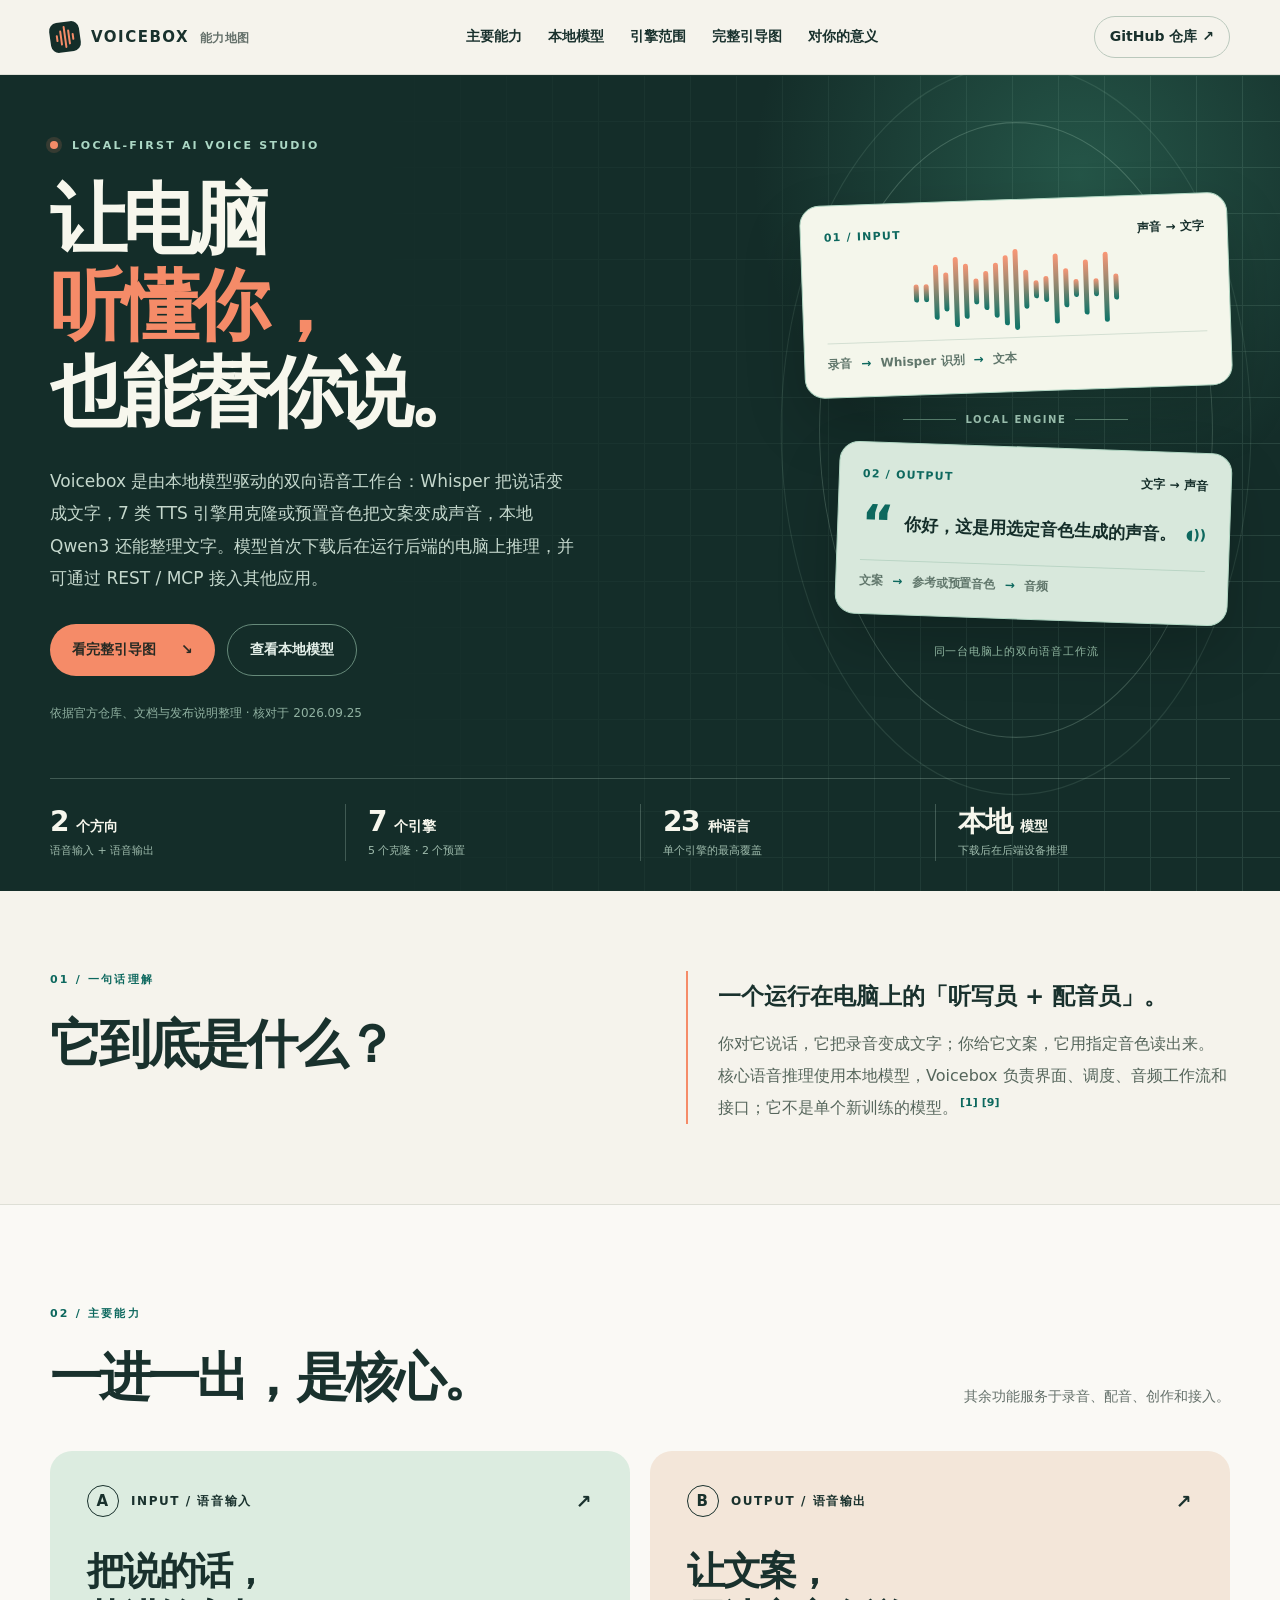
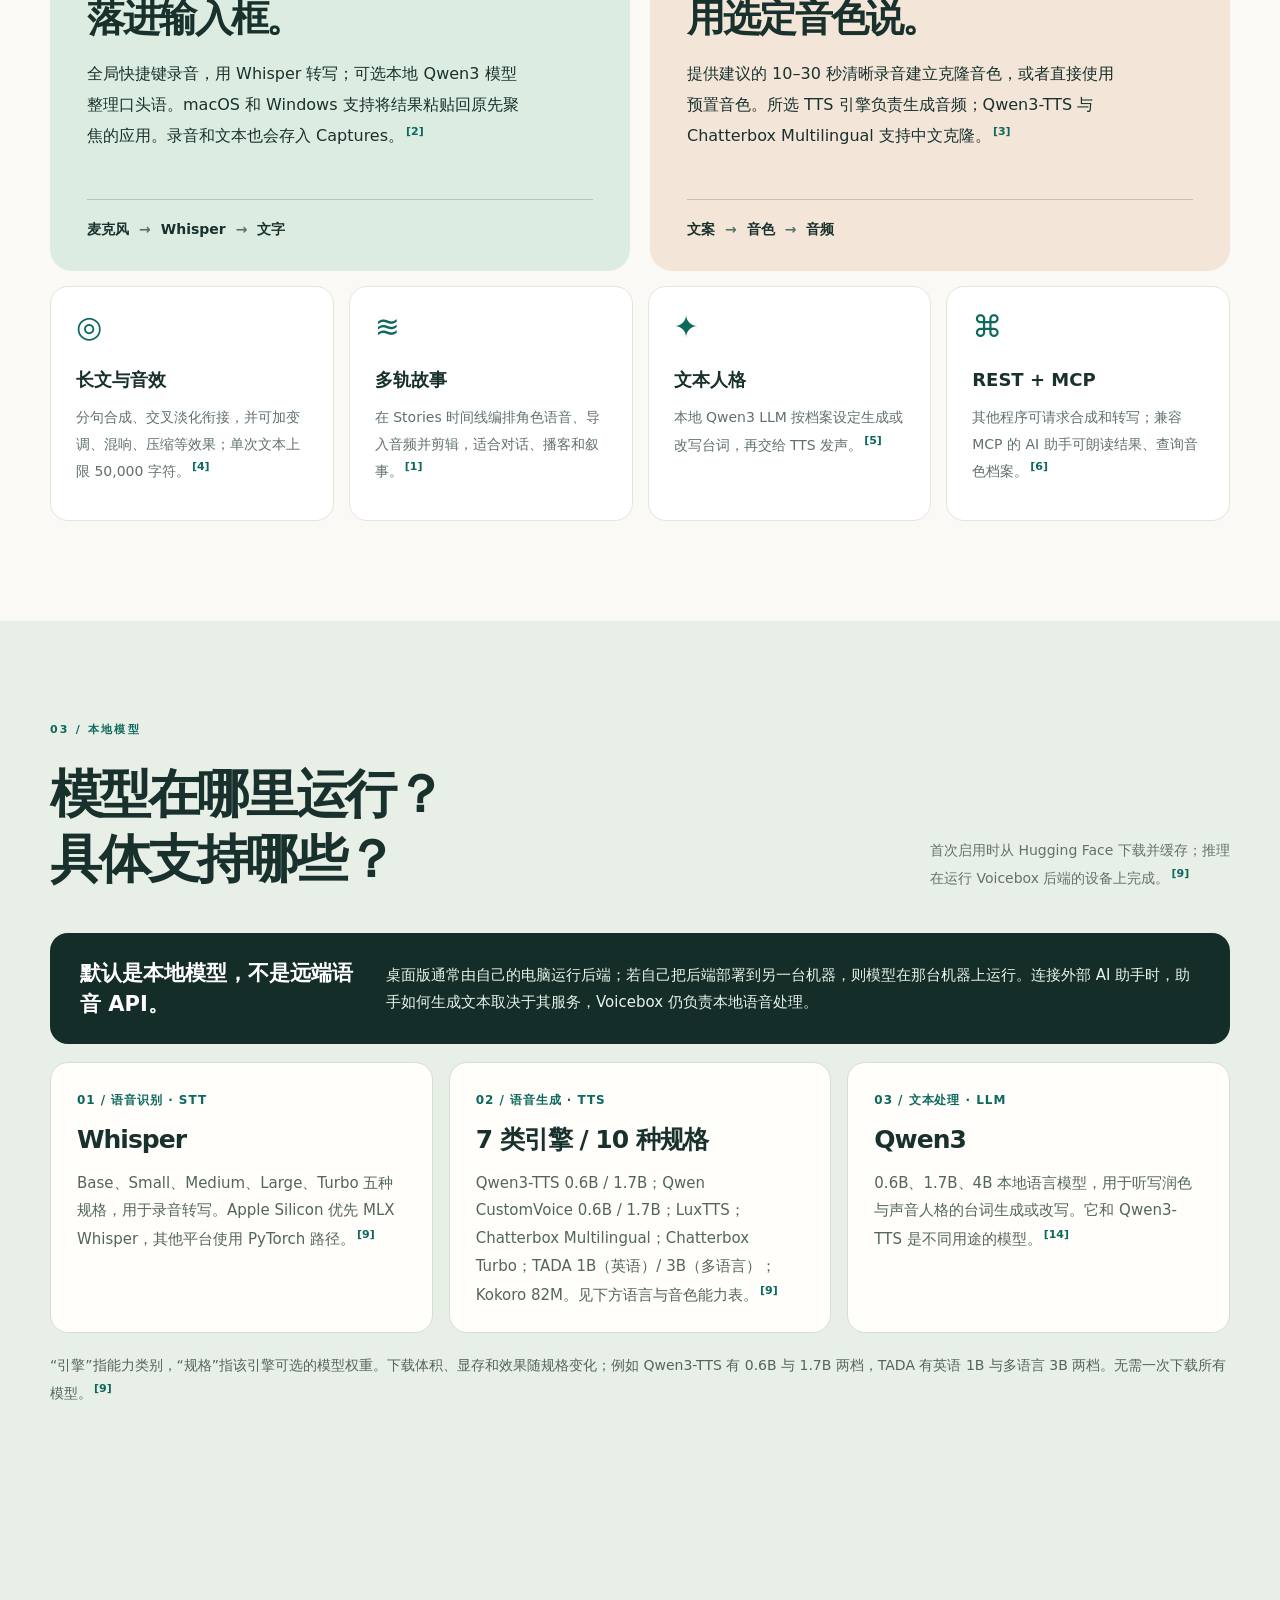
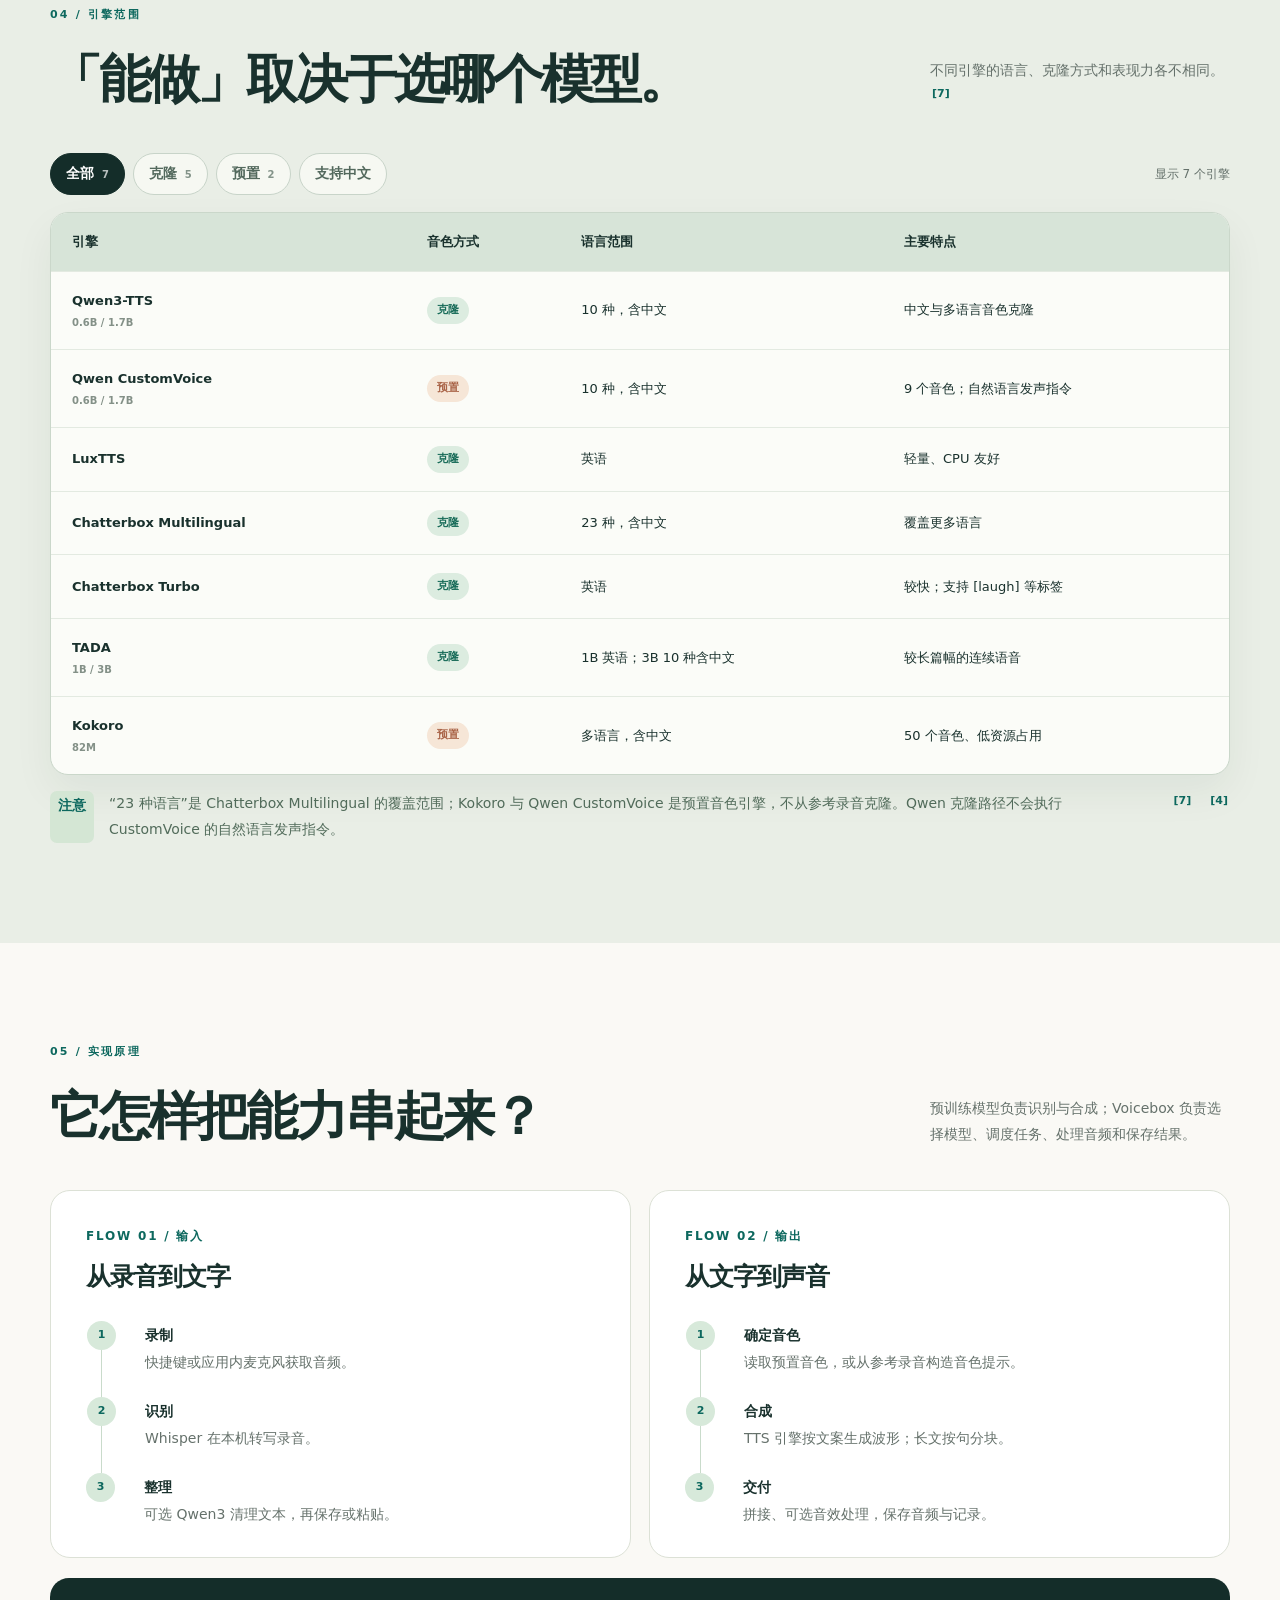
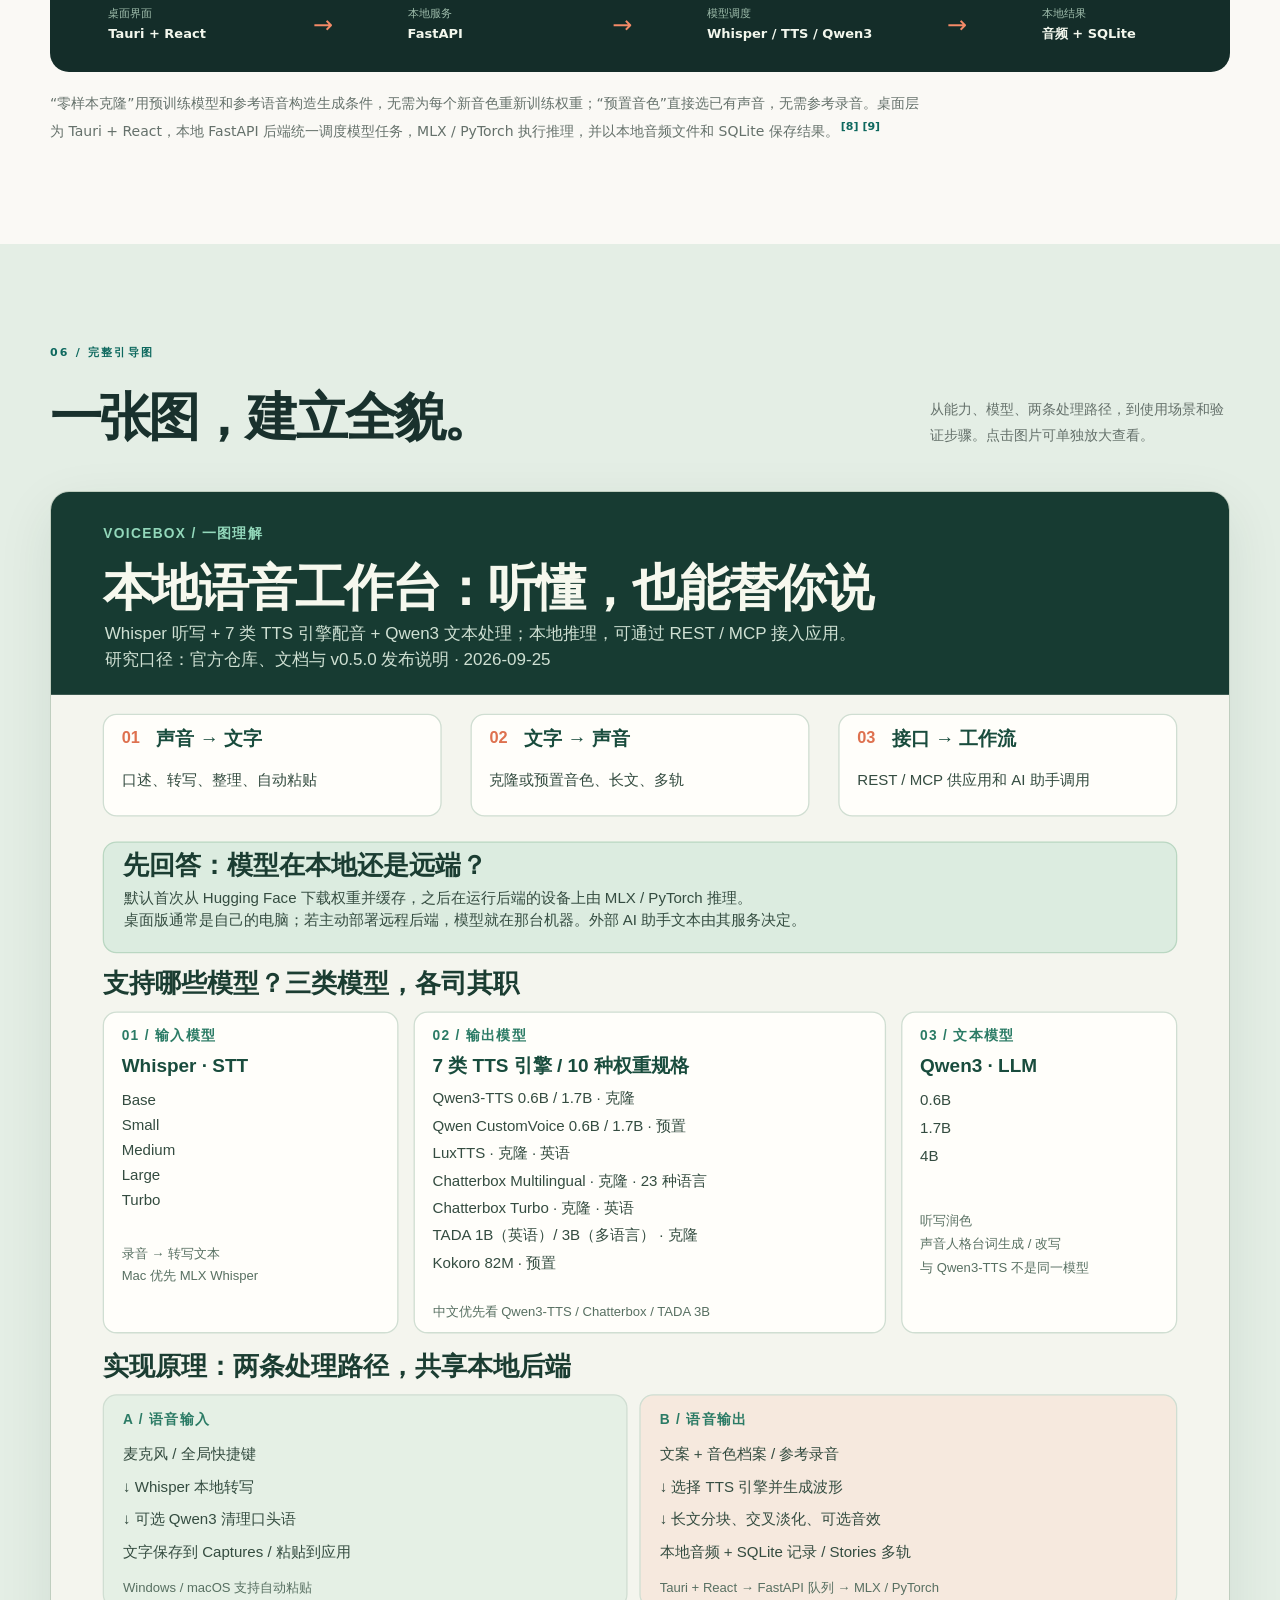
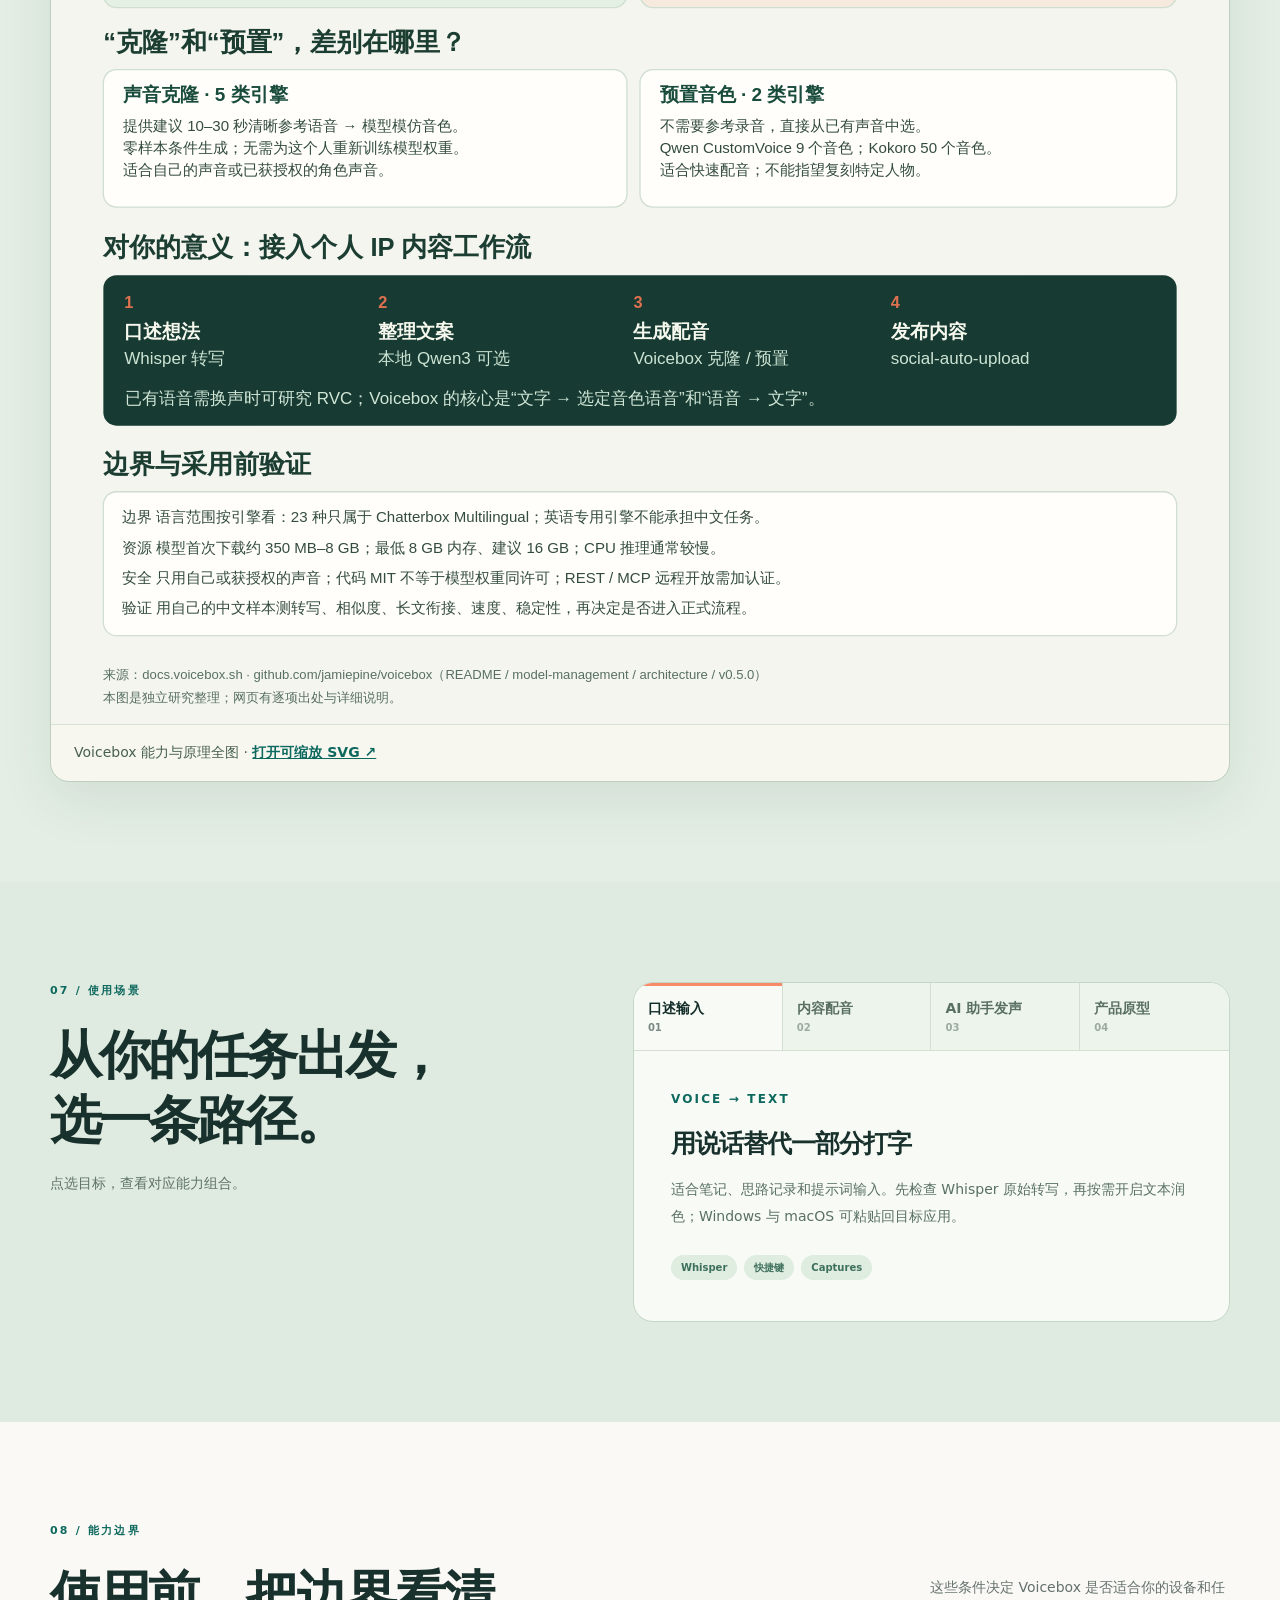
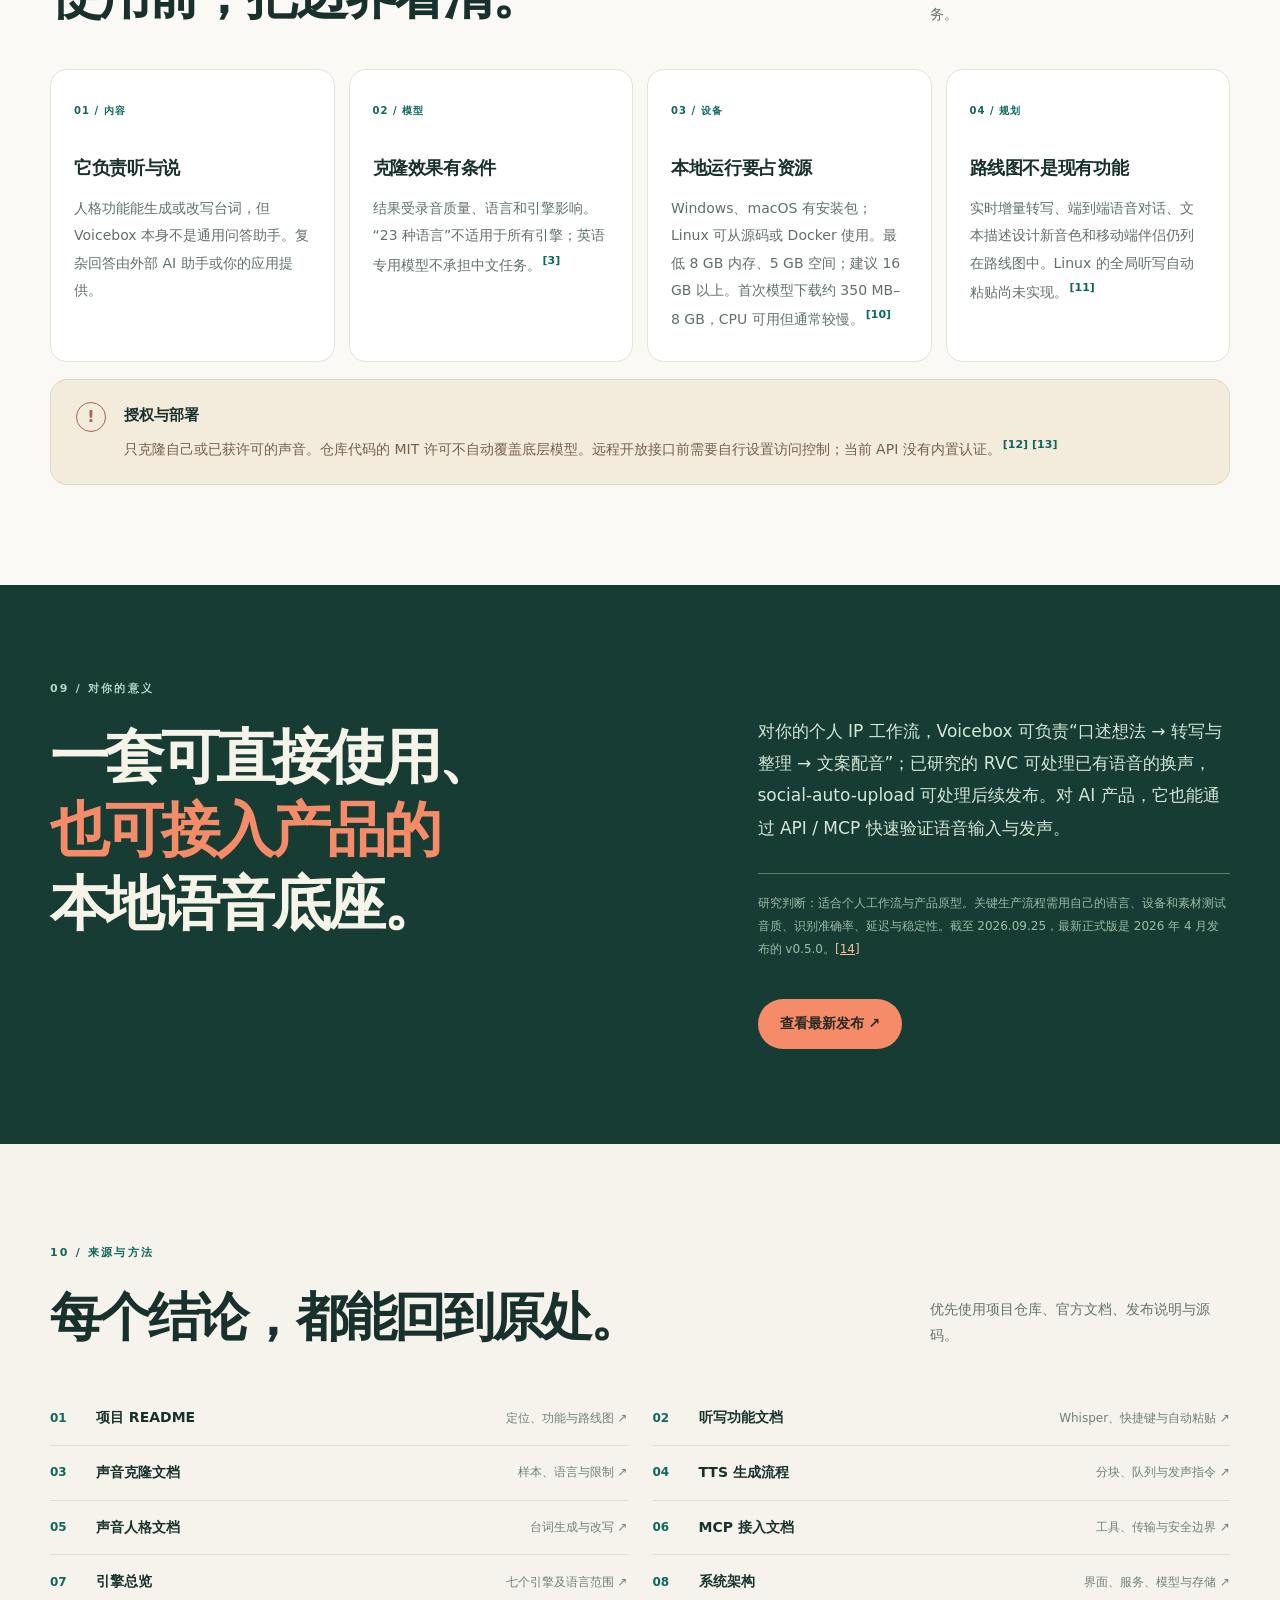
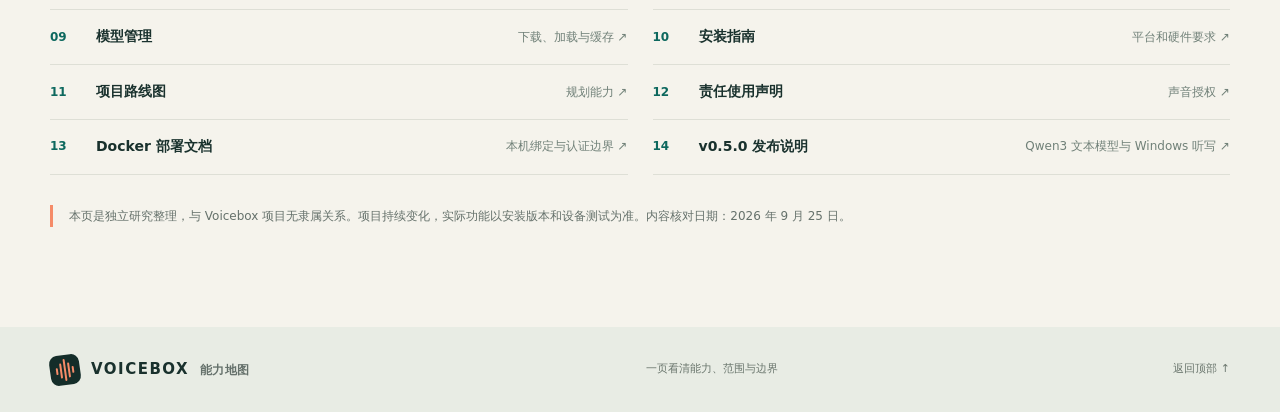
==== docs/projects/003-voicebox/index.html @ 8655fa9a "docs: publish Voicebox research and complete guide" ====
<!doctype html>
<html lang="zh-CN">
<head>
  <meta charset="UTF-8">
  <meta name="viewport" content="width=device-width, initial-scale=1">
  <meta name="theme-color" content="#142d29">
  <meta name="description" content="Voicebox 是本地模型驱动的双向语音工作台：Whisper 听写、7 类 TTS 引擎的声音克隆与预置配音、本地 Qwen3 文本处理。查看支持的模型、工作原理、使用场景与完整引导图。">
  <title>Voicebox 能力地图</title>
  <link rel="icon" type="image/svg+xml" href="data:image/svg+xml,%3Csvg xmlns='http://www.w3.org/2000/svg' viewBox='0 0 64 64'%3E%3Crect width='64' height='64' rx='16' fill='%23142d29'/%3E%3Cpath d='M14 32v8m9-23v30m9-38v46m9-30v14m9-19v24' stroke='%23f58b68' stroke-width='5' stroke-linecap='round'/%3E%3C/svg%3E">
  <link rel="stylesheet" href="./styles.css">
  <script src="./app.js" defer></script>
</head>
<body>
  <a class="skip-link" href="#main">跳到正文</a>
  <div class="progress" aria-hidden="true"><span id="progress-bar"></span></div>
  <header class="site-header">
    <div class="container header-row">
      <a class="brand" href="#top"><span class="brand-symbol" aria-hidden="true"><i></i><i></i><i></i><i></i><i></i></span><span>VOICEBOX <small>能力地图</small></span></a>
      <nav aria-label="页面导航"><a href="#abilities">主要能力</a><a href="#models">本地模型</a><a href="#engines">引擎范围</a><a href="#guide">完整引导图</a><a href="#takeaway">对你的意义</a></nav>
      <a class="header-cta" href="https://github.com/jamiepine/voicebox" target="_blank" rel="noopener noreferrer">GitHub 仓库 ↗</a>
    </div>
  </header>

  <main id="main">
    <section class="hero" id="top">
      <div class="hero-pattern" aria-hidden="true"></div>
      <div class="container hero-grid">
        <div class="hero-copy">
          <p class="eyebrow light"><span class="status-dot"></span> LOCAL-FIRST AI VOICE STUDIO</p>
          <h1>让电脑<br><em>听懂你，</em><br>也能替你说。</h1>
          <p class="hero-summary">Voicebox 是由本地模型驱动的双向语音工作台：Whisper 把说话变成文字，7 类 TTS 引擎用克隆或预置音色把文案变成声音，本地 Qwen3 还能整理文字。模型首次下载后在运行后端的电脑上推理，并可通过 REST / MCP 接入其他应用。</p>
          <div class="hero-actions"><a class="button primary" href="#guide">看完整引导图 <span>↘</span></a><a class="button quiet" href="#models">查看本地模型</a></div>
          <p class="hero-date">依据官方仓库、文档与发布说明整理 · 核对于 2026.09.25</p>
        </div>
        <div class="hero-demo" aria-label="语音输入和输出示意">
          <div class="demo-card">
            <div class="demo-head"><span>01 / INPUT</span><strong>声音 → 文字</strong></div>
            <div class="wave" aria-hidden="true"><i></i><i></i><i></i><i></i><i></i><i></i><i></i><i></i><i></i><i></i><i></i><i></i><i></i><i></i><i></i><i></i><i></i><i></i><i></i><i></i><i></i></div>
            <p>录音 <b>→</b> Whisper 识别 <b>→</b> 文本</p>
          </div>
          <div class="demo-link"><span></span> LOCAL ENGINE <span></span></div>
          <div class="demo-card output">
            <div class="demo-head"><span>02 / OUTPUT</span><strong>文字 → 声音</strong></div>
            <div class="sample-quote"><span>“</span>你好，这是用选定音色生成的声音。<b aria-hidden="true">◖))</b></div>
            <p>文案 <b>→</b> 参考或预置音色 <b>→</b> 音频</p>
          </div>
          <div class="demo-footer">同一台电脑上的双向语音工作流</div>
        </div>
      </div>
      <div class="container stat-row">
        <div><strong>2 <span>个方向</span></strong><small>语音输入 + 语音输出</small></div>
        <div><strong>7 <span>个引擎</span></strong><small>5 个克隆 · 2 个预置</small></div>
        <div><strong>23 <span>种语言</span></strong><small>单个引擎的最高覆盖</small></div>
        <div><strong>本地 <span>模型</span></strong><small>下载后在后端设备推理</small></div>
      </div>
    </section>

    <section class="section definition" id="overview">
      <div class="container definition-grid">
        <div><p class="eyebrow">01 / 一句话理解</p><h2>它到底是什么？</h2></div>
        <div><p class="lead">一个运行在电脑上的「听写员 + 配音员」。</p><p>你对它说话，它把录音变成文字；你给它文案，它用指定音色读出来。核心语音推理使用本地模型，Voicebox 负责界面、调度、音频工作流和接口；它不是单个新训练的模型。<a class="cite" href="#s1">[1]</a><a class="cite" href="#s9">[9]</a></p></div>
      </div>
    </section>

    <section class="section abilities" id="abilities">
      <div class="container">
        <div class="section-heading"><div><p class="eyebrow">02 / 主要能力</p><h2>一进一出，是核心。</h2></div><p>其余功能服务于录音、配音、创作和接入。</p></div>
        <div class="ability-grid">
          <article class="ability-card listen"><div class="card-meta"><span>A</span><small>INPUT / 语音输入</small><b>↗</b></div><h3>把说的话，<br>落进输入框。</h3><p>全局快捷键录音，用 Whisper 转写；可选本地 Qwen3 模型整理口头语。macOS 和 Windows 支持将结果粘贴回原先聚焦的应用。录音和文本也会存入 Captures。<a class="cite" href="#s2">[2]</a></p><div class="mini-flow"><span>麦克风</span> → <span>Whisper</span> → <span>文字</span></div></article>
          <article class="ability-card speak"><div class="card-meta"><span>B</span><small>OUTPUT / 语音输出</small><b>↗</b></div><h3>让文案，<br>用选定音色说。</h3><p>提供建议的 10–30 秒清晰录音建立克隆音色，或者直接使用预置音色。所选 TTS 引擎负责生成音频；Qwen3-TTS 与 Chatterbox Multilingual 支持中文克隆。<a class="cite" href="#s3">[3]</a></p><div class="mini-flow"><span>文案</span> → <span>音色</span> → <span>音频</span></div></article>
        </div>
        <div class="feature-grid">
          <article><span class="feature-icon">◎</span><h3>长文与音效</h3><p>分句合成、交叉淡化衔接，并可加变调、混响、压缩等效果；单次文本上限 50,000 字符。<a class="cite" href="#s4">[4]</a></p></article>
          <article><span class="feature-icon">≋</span><h3>多轨故事</h3><p>在 Stories 时间线编排角色语音、导入音频并剪辑，适合对话、播客和叙事。<a class="cite" href="#s1">[1]</a></p></article>
          <article><span class="feature-icon">✦</span><h3>文本人格</h3><p>本地 Qwen3 LLM 按档案设定生成或改写台词，再交给 TTS 发声。<a class="cite" href="#s5">[5]</a></p></article>
          <article><span class="feature-icon">⌘</span><h3>REST + MCP</h3><p>其他程序可请求合成和转写；兼容 MCP 的 AI 助手可朗读结果、查询音色档案。<a class="cite" href="#s6">[6]</a></p></article>
        </div>
      </div>
    </section>

    <section class="section model-section" id="models">
      <div class="container">
        <div class="section-heading"><div><p class="eyebrow">03 / 本地模型</p><h2>模型在哪里运行？<br>具体支持哪些？</h2></div><p>首次启用时从 Hugging Face 下载并缓存；推理在运行 Voicebox 后端的设备上完成。<a class="cite" href="#s9">[9]</a></p></div>
        <div class="local-callout"><strong>默认是本地模型，不是远端语音 API。</strong><span>桌面版通常由自己的电脑运行后端；若自己把后端部署到另一台机器，则模型在那台机器上运行。连接外部 AI 助手时，助手如何生成文本取决于其服务，Voicebox 仍负责本地语音处理。</span></div>
        <div class="model-grid">
          <article><span>01 / 语音识别 · STT</span><h3>Whisper</h3><p>Base、Small、Medium、Large、Turbo 五种规格，用于录音转写。Apple Silicon 优先 MLX Whisper，其他平台使用 PyTorch 路径。<a class="cite" href="#s9">[9]</a></p></article>
          <article><span>02 / 语音生成 · TTS</span><h3>7 类引擎 / 10 种规格</h3><p>Qwen3-TTS 0.6B / 1.7B；Qwen CustomVoice 0.6B / 1.7B；LuxTTS；Chatterbox Multilingual；Chatterbox Turbo；TADA 1B（英语）/ 3B（多语言）；Kokoro 82M。见下方语言与音色能力表。<a class="cite" href="#s9">[9]</a></p></article>
          <article><span>03 / 文本处理 · LLM</span><h3>Qwen3</h3><p>0.6B、1.7B、4B 本地语言模型，用于听写润色与声音人格的台词生成或改写。它和 Qwen3-TTS 是不同用途的模型。<a class="cite" href="#s14">[14]</a></p></article>
        </div>
        <p class="model-footnote">“引擎”指能力类别，“规格”指该引擎可选的模型权重。下载体积、显存和效果随规格变化；例如 Qwen3-TTS 有 0.6B 与 1.7B 两档，TADA 有英语 1B 与多语言 3B 两档。无需一次下载所有模型。<a class="cite" href="#s9">[9]</a></p>
      </div>
    </section>

    <section class="section engine-section" id="engines">
      <div class="container">
        <div class="section-heading"><div><p class="eyebrow">04 / 引擎范围</p><h2>「能做」取决于选哪个模型。</h2></div><p>不同引擎的语言、克隆方式和表现力各不相同。<a class="cite" href="#s7">[7]</a></p></div>
        <div class="filters" role="group" aria-label="筛选引擎"><div><button class="active" type="button" data-filter="all" aria-pressed="true">全部 <small>7</small></button><button type="button" data-filter="clone" aria-pressed="false">克隆 <small>5</small></button><button type="button" data-filter="preset" aria-pressed="false">预置 <small>2</small></button><button type="button" data-filter="zh" aria-pressed="false">支持中文</button></div><p id="result-count" aria-live="polite">显示 7 个引擎</p></div>
        <div class="table-scroll"><table><caption class="sr-only">七个 TTS 引擎的能力范围</caption><thead><tr><th scope="col">引擎</th><th scope="col">音色方式</th><th scope="col">语言范围</th><th scope="col">主要特点</th></tr></thead><tbody>
          <tr data-kind="clone" data-zh="true"><th scope="row">Qwen3-TTS <small>0.6B / 1.7B</small></th><td><span class="pill clone">克隆</span></td><td>10 种，含中文</td><td>中文与多语言音色克隆</td></tr>
          <tr data-kind="preset" data-zh="true"><th scope="row">Qwen CustomVoice <small>0.6B / 1.7B</small></th><td><span class="pill preset">预置</span></td><td>10 种，含中文</td><td>9 个音色；自然语言发声指令</td></tr>
          <tr data-kind="clone" data-zh="false"><th scope="row">LuxTTS</th><td><span class="pill clone">克隆</span></td><td>英语</td><td>轻量、CPU 友好</td></tr>
          <tr data-kind="clone" data-zh="true"><th scope="row">Chatterbox Multilingual</th><td><span class="pill clone">克隆</span></td><td>23 种，含中文</td><td>覆盖更多语言</td></tr>
          <tr data-kind="clone" data-zh="false"><th scope="row">Chatterbox Turbo</th><td><span class="pill clone">克隆</span></td><td>英语</td><td>较快；支持 [laugh] 等标签</td></tr>
          <tr data-kind="clone" data-zh="true"><th scope="row">TADA <small>1B / 3B</small></th><td><span class="pill clone">克隆</span></td><td>1B 英语；3B 10 种含中文</td><td>较长篇幅的连续语音</td></tr>
          <tr data-kind="preset" data-zh="true"><th scope="row">Kokoro <small>82M</small></th><td><span class="pill preset">预置</span></td><td>多语言，含中文</td><td>50 个音色、低资源占用</td></tr>
        </tbody></table></div>
        <p class="table-note"><strong>注意</strong>“23 种语言”是 Chatterbox Multilingual 的覆盖范围；Kokoro 与 Qwen CustomVoice 是预置音色引擎，不从参考录音克隆。Qwen 克隆路径不会执行 CustomVoice 的自然语言发声指令。<a class="cite" href="#s7">[7]</a><a class="cite" href="#s4">[4]</a></p>
      </div>
    </section>

    <section class="section principle" id="principle">
      <div class="container">
        <div class="section-heading"><div><p class="eyebrow">05 / 实现原理</p><h2>它怎样把能力串起来？</h2></div><p>预训练模型负责识别与合成；Voicebox 负责选择模型、调度任务、处理音频和保存结果。</p></div>
        <div class="process-grid">
          <article><span class="process-kicker">FLOW 01 / 输入</span><h3>从录音到文字</h3><ol><li><b>录制</b><p>快捷键或应用内麦克风获取音频。</p></li><li><b>识别</b><p>Whisper 在本机转写录音。</p></li><li><b>整理</b><p>可选 Qwen3 清理文本，再保存或粘贴。</p></li></ol></article>
          <article><span class="process-kicker">FLOW 02 / 输出</span><h3>从文字到声音</h3><ol><li><b>确定音色</b><p>读取预置音色，或从参考录音构造音色提示。</p></li><li><b>合成</b><p>TTS 引擎按文案生成波形；长文按句分块。</p></li><li><b>交付</b><p>拼接、可选音效处理，保存音频与记录。</p></li></ol></article>
        </div>
        <div class="architecture" aria-label="软件架构"><span>桌面界面<b>Tauri + React</b></span><i>→</i><span>本地服务<b>FastAPI</b></span><i>→</i><span>模型调度<b>Whisper / TTS / Qwen3</b></span><i>→</i><span>本地结果<b>音频 + SQLite</b></span></div>
        <p class="footnote">“零样本克隆”用预训练模型和参考语音构造生成条件，无需为每个新音色重新训练权重；“预置音色”直接选已有声音，无需参考录音。桌面层为 Tauri + React，本地 FastAPI 后端统一调度模型任务，MLX / PyTorch 执行推理，并以本地音频文件和 SQLite 保存结果。<a class="cite" href="#s8">[8]</a><a class="cite" href="#s9">[9]</a></p>
      </div>
    </section>

    <section class="section guide-section" id="guide">
      <div class="container">
        <div class="section-heading"><div><p class="eyebrow">06 / 完整引导图</p><h2>一张图，建立全貌。</h2></div><p>从能力、模型、两条处理路径，到使用场景和验证步骤。点击图片可单独放大查看。</p></div>
        <figure class="guide-figure"><a href="./overview.svg" target="_blank" rel="noopener" aria-label="单独打开 Voicebox 完整引导图"><img src="./overview.svg" alt="Voicebox 完整引导图：定位、能力、全部本地模型、输入与输出流程、克隆和预置的区别、个人内容工作流及边界" loading="lazy"></a><figcaption>Voicebox 能力与原理全图 · <a href="./overview.svg" target="_blank" rel="noopener">打开可缩放 SVG ↗</a></figcaption></figure>
      </div>
    </section>

    <section class="section cases" id="cases">
      <div class="container cases-grid">
        <div><p class="eyebrow">07 / 使用场景</p><h2>从你的任务出发，<br>选一条路径。</h2><p>点选目标，查看对应能力组合。</p></div>
        <div class="case-widget"><div class="case-tabs" role="tablist" aria-label="选择使用目标"><button type="button" role="tab" id="tab-input" aria-controls="panel-input" aria-selected="true" tabindex="0" data-case="input">口述输入 <small>01</small></button><button type="button" role="tab" id="tab-creator" aria-controls="panel-creator" aria-selected="false" tabindex="-1" data-case="creator">内容配音 <small>02</small></button><button type="button" role="tab" id="tab-agent" aria-controls="panel-agent" aria-selected="false" tabindex="-1" data-case="agent">AI 助手发声 <small>03</small></button><button type="button" role="tab" id="tab-product" aria-controls="panel-product" aria-selected="false" tabindex="-1" data-case="product">产品原型 <small>04</small></button></div>
          <div class="case-panel" id="panel-input" role="tabpanel" aria-labelledby="tab-input" data-panel="input"><span>VOICE → TEXT</span><h3>用说话替代一部分打字</h3><p>适合笔记、思路记录和提示词输入。先检查 Whisper 原始转写，再按需开启文本润色；Windows 与 macOS 可粘贴回目标应用。</p><div><b>Whisper</b><b>快捷键</b><b>Captures</b></div></div>
          <div class="case-panel" id="panel-creator" role="tabpanel" aria-labelledby="tab-creator" data-panel="creator" hidden><span>TEXT → VOICE</span><h3>制作解说与多角色故事</h3><p>用自己或获授权的声音，或者预置音色生成台词；通过长文分段、音效和 Stories 时间线组织成完整音频。</p><div><b>声音克隆</b><b>长文</b><b>Stories</b></div></div>
          <div class="case-panel" id="panel-agent" role="tabpanel" aria-labelledby="tab-agent" data-panel="agent" hidden><span>AGENT → SPEECH</span><h3>让 AI 助手读出结果</h3><p>连接兼容 MCP 的助手，选择音色档案，让它朗读任务完成提示或回答。助手负责生成回答，Voicebox 负责发声。</p><div><b>MCP</b><b>voicebox.speak</b><b>音色档案</b></div></div>
          <div class="case-panel" id="panel-product" role="tabpanel" aria-labelledby="tab-product" data-panel="product" hidden><span>API → PRODUCT</span><h3>验证语音交互原型</h3><p>调用本地 REST API 接入合成、转写和档案管理；正式交付前再验证延迟、资源占用和部署安全。</p><div><b>REST API</b><b>本地推理</b><b>模型选择</b></div></div>
        </div>
      </div>
    </section>

    <section class="section limits" id="limits">
      <div class="container">
        <div class="section-heading"><div><p class="eyebrow">08 / 能力边界</p><h2>使用前，把边界看清。</h2></div><p>这些条件决定 Voicebox 是否适合你的设备和任务。</p></div>
        <div class="limit-grid">
          <article><small>01 / 内容</small><h3>它负责听与说</h3><p>人格功能能生成或改写台词，但 Voicebox 本身不是通用问答助手。复杂回答由外部 AI 助手或你的应用提供。</p></article>
          <article><small>02 / 模型</small><h3>克隆效果有条件</h3><p>结果受录音质量、语言和引擎影响。“23 种语言”不适用于所有引擎；英语专用模型不承担中文任务。<a class="cite" href="#s3">[3]</a></p></article>
          <article><small>03 / 设备</small><h3>本地运行要占资源</h3><p>Windows、macOS 有安装包；Linux 可从源码或 Docker 使用。最低 8 GB 内存、5 GB 空间；建议 16 GB 以上。首次模型下载约 350 MB–8 GB，CPU 可用但通常较慢。<a class="cite" href="#s10">[10]</a></p></article>
          <article><small>04 / 规划</small><h3>路线图不是现有功能</h3><p>实时增量转写、端到端语音对话、文本描述设计新音色和移动端伴侣仍列在路线图中。Linux 的全局听写自动粘贴尚未实现。<a class="cite" href="#s11">[11]</a></p></article>
        </div>
        <div class="safety"><span aria-hidden="true">!</span><div><h3>授权与部署</h3><p>只克隆自己或已获许可的声音。仓库代码的 MIT 许可不自动覆盖底层模型。远程开放接口前需要自行设置访问控制；当前 API 没有内置认证。<a class="cite" href="#s12">[12]</a><a class="cite" href="#s13">[13]</a></p></div></div>
      </div>
    </section>

    <section class="takeaway" id="takeaway"><div class="container takeaway-grid"><div><p class="eyebrow light">09 / 对你的意义</p><h2>一套可直接使用、<br><em>也可接入产品的</em><br>本地语音底座。</h2></div><div><p>对你的个人 IP 工作流，Voicebox 可负责“口述想法 → 转写与整理 → 文案配音”；已研究的 RVC 可处理已有语音的换声，social-auto-upload 可处理后续发布。对 AI 产品，它也能通过 API / MCP 快速验证语音输入与发声。</p><p class="takeaway-small">研究判断：适合个人工作流与产品原型。关键生产流程需用自己的语言、设备和素材测试音质、识别准确率、延迟与稳定性。截至 2026.09.25，最新正式版是 2026 年 4 月发布的 v0.5.0。<a href="#s14">[14]</a></p><a class="button primary" href="https://github.com/jamiepine/voicebox/releases/latest" target="_blank" rel="noopener noreferrer">查看最新发布 ↗</a></div></div></section>

    <section class="section sources" id="sources"><div class="container"><div class="section-heading"><div><p class="eyebrow">10 / 来源与方法</p><h2>每个结论，都能回到原处。</h2></div><p>优先使用项目仓库、官方文档、发布说明与源码。</p></div><ol class="source-list">
      <li id="s1"><a href="https://github.com/jamiepine/voicebox/blob/main/README.md" target="_blank" rel="noopener noreferrer"><b>01</b><strong>项目 README</strong><small>定位、功能与路线图 ↗</small></a></li>
      <li id="s2"><a href="https://docs.voicebox.sh/overview/dictation" target="_blank" rel="noopener noreferrer"><b>02</b><strong>听写功能文档</strong><small>Whisper、快捷键与自动粘贴 ↗</small></a></li>
      <li id="s3"><a href="https://docs.voicebox.sh/overview/voice-cloning" target="_blank" rel="noopener noreferrer"><b>03</b><strong>声音克隆文档</strong><small>样本、语言与限制 ↗</small></a></li>
      <li id="s4"><a href="https://docs.voicebox.sh/developer/tts-generation" target="_blank" rel="noopener noreferrer"><b>04</b><strong>TTS 生成流程</strong><small>分块、队列与发声指令 ↗</small></a></li>
      <li id="s5"><a href="https://docs.voicebox.sh/overview/voice-personalities" target="_blank" rel="noopener noreferrer"><b>05</b><strong>声音人格文档</strong><small>台词生成与改写 ↗</small></a></li>
      <li id="s6"><a href="https://docs.voicebox.sh/overview/mcp-server" target="_blank" rel="noopener noreferrer"><b>06</b><strong>MCP 接入文档</strong><small>工具、传输与安全边界 ↗</small></a></li>
      <li id="s7"><a href="https://github.com/jamiepine/voicebox/blob/main/docs/content/docs/overview/introduction.mdx" target="_blank" rel="noopener noreferrer"><b>07</b><strong>引擎总览</strong><small>七个引擎及语言范围 ↗</small></a></li>
      <li id="s8"><a href="https://github.com/jamiepine/voicebox/blob/main/docs/content/docs/developer/architecture.mdx" target="_blank" rel="noopener noreferrer"><b>08</b><strong>系统架构</strong><small>界面、服务、模型与存储 ↗</small></a></li>
      <li id="s9"><a href="https://github.com/jamiepine/voicebox/blob/main/docs/content/docs/developer/model-management.mdx" target="_blank" rel="noopener noreferrer"><b>09</b><strong>模型管理</strong><small>下载、加载与缓存 ↗</small></a></li>
      <li id="s10"><a href="https://docs.voicebox.sh/overview/installation" target="_blank" rel="noopener noreferrer"><b>10</b><strong>安装指南</strong><small>平台和硬件要求 ↗</small></a></li>
      <li id="s11"><a href="https://github.com/jamiepine/voicebox/blob/main/README.md#roadmap" target="_blank" rel="noopener noreferrer"><b>11</b><strong>项目路线图</strong><small>规划能力 ↗</small></a></li>
      <li id="s12"><a href="https://github.com/jamiepine/voicebox/blob/main/RESPONSIBLE_USE.md" target="_blank" rel="noopener noreferrer"><b>12</b><strong>责任使用声明</strong><small>声音授权 ↗</small></a></li>
      <li id="s13"><a href="https://docs.voicebox.sh/overview/docker" target="_blank" rel="noopener noreferrer"><b>13</b><strong>Docker 部署文档</strong><small>本机绑定与认证边界 ↗</small></a></li>
      <li id="s14"><a href="https://github.com/jamiepine/voicebox/releases/tag/v0.5.0" target="_blank" rel="noopener noreferrer"><b>14</b><strong>v0.5.0 发布说明</strong><small>Qwen3 文本模型与 Windows 听写 ↗</small></a></li>
    </ol><p class="source-note">本页是独立研究整理，与 Voicebox 项目无隶属关系。项目持续变化，实际功能以安装版本和设备测试为准。内容核对日期：2026 年 9 月 25 日。</p></div></section>
  </main>
  <footer class="site-footer"><div class="container"><a class="brand" href="#top"><span class="brand-symbol" aria-hidden="true"><i></i><i></i><i></i><i></i><i></i></span><span>VOICEBOX <small>能力地图</small></span></a><span>一页看清能力、范围与边界</span><a href="#top">返回顶部 ↑</a></div></footer>
</body>
</html>
---- docs/projects/003-voicebox/styles.css ----
:root{--ink:#19312d;--muted:#65716b;--paper:#f5f3ec;--card:#fffefa;--line:#dedfd6;--dark:#142d29;--teal:#0d685e;--mint:#cce9d8;--coral:#f58b68;--sand:#f0e8da;--radius:22px}
*{box-sizing:border-box}
html{scroll-behavior:smooth;scroll-padding-top:92px}
body{margin:0;background:var(--paper);color:var(--ink);font-family:Inter,"Noto Sans SC","PingFang SC","Microsoft YaHei",system-ui,sans-serif;line-height:1.7}
button,a{font:inherit}
a{color:inherit}
button{cursor:pointer}
button:focus-visible,a:focus-visible{outline:3px solid var(--coral);outline-offset:3px}
::selection{background:#bce3cf;color:#12342d}
.container{width:min(1180px,calc(100% - 64px));margin-inline:auto}
.sr-only{position:absolute;width:1px;height:1px;padding:0;margin:-1px;overflow:hidden;clip:rect(0,0,0,0);white-space:nowrap;border:0}
.skip-link{position:fixed;top:-60px;left:16px;padding:10px 15px;background:#fff;color:var(--dark);z-index:200;border-radius:8px}
.skip-link:focus{top:12px}
.progress{position:fixed;top:0;left:0;right:0;height:3px;z-index:150;pointer-events:none}
.progress span{display:block;width:0;height:100%;background:var(--coral)}
.site-header{height:75px;position:sticky;top:0;z-index:100;background:rgba(245,243,236,.94);backdrop-filter:blur(18px);border-bottom:1px solid rgba(25,49,45,.1)}
.header-row,.site-footer .container{display:flex;align-items:center;justify-content:space-between;gap:20px;height:100%}
.brand{text-decoration:none;display:inline-flex;align-items:center;gap:11px;font-size:15px;font-weight:900;letter-spacing:.1em;white-space:nowrap;line-height:1}
.brand small{font-size:12px;font-weight:600;letter-spacing:.04em;color:var(--muted);margin-left:4px}
.brand-symbol{width:30px;height:30px;display:flex;align-items:center;justify-content:center;gap:2px;background:var(--dark);border-radius:8px;transform:rotate(-8deg)}
.brand-symbol i{display:block;width:2px;background:var(--coral);border-radius:3px}
.brand-symbol i:nth-child(1),.brand-symbol i:nth-child(5){height:7px}.brand-symbol i:nth-child(2),.brand-symbol i:nth-child(4){height:15px}.brand-symbol i:nth-child(3){height:22px}
.site-header nav{display:flex;align-items:center;gap:26px}
.site-header nav a,.header-cta{text-decoration:none;font-size:13px;font-weight:700;transition:color .2s}
.site-header nav a:hover,.header-cta:hover{color:var(--teal)}
.header-cta{border:1px solid #bac8bc;border-radius:100px;padding:8px 15px}
.hero{background:var(--dark);color:#f7f7ed;position:relative;overflow:hidden}
.hero-pattern{position:absolute;inset:0;opacity:.15;background-image:linear-gradient(#9bc9b5 1px,transparent 1px),linear-gradient(90deg,#9bc9b5 1px,transparent 1px);background-size:46px 46px;mask-image:linear-gradient(90deg,transparent 28%,#000 100%)}
.hero:before{content:"";position:absolute;width:700px;height:700px;right:-150px;top:-250px;border-radius:50%;background:radial-gradient(circle,rgba(62,146,118,.4),transparent 66%)}
.hero-grid{position:relative;display:grid;grid-template-columns:1fr .92fr;align-items:center;gap:8%;padding:83px 0 76px;min-height:610px}
.eyebrow{margin:0 0 21px;font-size:11px;font-weight:900;letter-spacing:.2em;color:var(--teal);text-transform:uppercase}
.eyebrow.light{color:#acd8c5}
.status-dot{display:inline-block;width:8px;height:8px;margin-right:8px;border-radius:50%;background:var(--coral);box-shadow:0 0 0 4px rgba(245,139,104,.15)}
h1,h2,h3,p{margin-top:0}
.hero h1{font-size:clamp(58px,6.8vw,100px);line-height:1.13;letter-spacing:-.07em;margin:0 0 28px;font-weight:850}
.hero h1 em,.takeaway h2 em{font-style:normal;color:var(--coral)}
.hero-summary{max-width:530px;color:#c5d8cd;font-size:17px;line-height:1.9;margin-bottom:30px}
.hero-actions{display:flex;flex-wrap:wrap;gap:12px}
.button{display:inline-flex;justify-content:center;align-items:center;gap:25px;text-decoration:none;border-radius:100px;padding:13px 22px;font-size:14px;font-weight:800;transition:transform .2s,background .2s}
.button:hover{transform:translateY(-3px)}
.button.primary{background:var(--coral);color:#272a23}
.button.primary:hover{background:#ffa486}
.button.quiet{color:#e4f0e9;border:1px solid #668a7a}
.button.quiet:hover{background:rgba(255,255,255,.09)}
.hero-date{font-size:11px;color:#90b1a1;margin:27px 0 0}
.hero-demo{position:relative;isolation:isolate;max-width:490px;margin-left:auto;padding:30px 0}
.hero-demo:before,.hero-demo:after{content:"";position:absolute;inset:0;border:1px solid rgba(194,231,210,.22);border-radius:50%;z-index:-1;transform:scale(.92,1.18)}
.hero-demo:after{transform:scale(1.1,1.4);opacity:.5}
.demo-card{background:#f4f6eb;color:var(--dark);border:1px solid #b2d7c4;border-radius:20px;padding:22px 23px;box-shadow:0 25px 60px rgba(0,0,0,.2);transform:rotate(-2deg)}
.demo-card.output{transform:rotate(2deg);background:#d8e8dc;margin-left:35px}
.demo-head{display:flex;align-items:center;justify-content:space-between;gap:10px;font-size:11px;font-weight:900;letter-spacing:.11em}
.demo-head span{color:var(--teal)}.demo-head strong{font-size:12px;letter-spacing:0}
.demo-card p{font-size:12px;font-weight:700;color:#60766b;margin:10px 0 0}.demo-card p b{padding:0 5px;color:var(--teal)}
.wave{height:96px;display:flex;align-items:center;justify-content:center;gap:5px;border-bottom:1px solid #d3dfd2}
.wave i{width:5px;background:linear-gradient(#fb9776,#0d7468);border-radius:10px;height:18px}.wave i:nth-child(3n){height:55px}.wave i:nth-child(4n){height:39px}.wave i:nth-child(5n){height:70px}.wave i:nth-child(7n){height:26px}.wave i:nth-child(11n){height:81px}
.demo-link{display:flex;align-items:center;gap:9px;justify-content:center;color:#a8d0bd;font-size:10px;font-weight:900;letter-spacing:.16em;margin:19px 0}.demo-link span{height:1px;width:53px;background:#5f8976}
.sample-quote{display:flex;align-items:center;gap:10px;font-size:17px;font-weight:800;line-height:1.5;padding:22px 0 18px;border-bottom:1px solid #bad5c5}.sample-quote>span{font-size:50px;color:var(--teal);line-height:.7}.sample-quote b{font-size:14px;color:var(--teal);white-space:nowrap}
.demo-footer{text-align:center;color:#9bc4ad;font-size:11px;letter-spacing:.07em;margin-top:23px}
.stat-row{position:relative;display:grid;grid-template-columns:repeat(4,1fr);border-top:1px solid rgba(204,233,216,.24);padding:25px 0 30px}
.stat-row>div{padding-left:22px;border-left:1px solid rgba(204,233,216,.24)}.stat-row>div:first-child{padding-left:0;border-left:0}
.stat-row strong,.stat-row small{display:block}.stat-row strong{font-size:28px;line-height:1.25;letter-spacing:-.05em}.stat-row strong span{font-size:14px;letter-spacing:0}.stat-row small{color:#9ebbac;font-size:11px;margin-top:3px}
.section{padding:100px 0}
.section h2,.cases h2{font-size:clamp(36px,4.1vw,58px);line-height:1.24;letter-spacing:-.055em;margin:0;font-weight:850}
.section-heading{display:flex;justify-content:space-between;align-items:end;gap:40px;margin-bottom:42px}.section-heading>p{max-width:300px;color:var(--muted);font-size:14px;line-height:1.9;margin:0}
.definition{border-bottom:1px solid var(--line);padding:80px 0}.definition-grid{display:grid;grid-template-columns:1fr 1.1fr;gap:12%}.definition-grid>div:last-child{padding-top:8px;border-left:2px solid var(--coral);padding-left:30px}.definition .lead{font-size:23px;font-weight:850;line-height:1.5;margin-bottom:14px}.definition-grid p:last-child{color:#55655b;font-size:15px;line-height:2;margin-bottom:0}
.cite{text-decoration:none;font-size:11px;font-weight:800;color:var(--teal);vertical-align:super;padding:0 2px}.cite:hover{text-decoration:underline}
.abilities{background:#faf9f5}
.ability-grid{display:grid;grid-template-columns:1fr 1fr;gap:20px}.ability-card{padding:34px 37px 30px;border-radius:var(--radius);min-height:420px;display:flex;flex-direction:column}.listen{background:#dcece0}.speak{background:#f3e6d9}
.card-meta{display:flex;align-items:center;gap:12px;font-size:12px;font-weight:900;letter-spacing:.13em}.card-meta span{width:32px;height:32px;border:1px solid currentColor;border-radius:50%;display:grid;place-items:center;font-size:15px}.card-meta b{margin-left:auto;font-size:19px}.card-meta small{font-size:11px}
.ability-card h3{font-size:clamp(30px,3vw,44px);line-height:1.24;letter-spacing:-.055em;margin:29px 0 16px}.ability-card p{font-size:14px;line-height:1.95;max-width:440px;margin-bottom:26px}.mini-flow{margin-top:auto;border-top:1px solid rgba(25,49,45,.2);padding-top:18px;display:flex;align-items:center;gap:10px;font-size:12px;font-weight:800;color:#537369}.mini-flow span{color:var(--ink)}
.feature-grid{display:grid;grid-template-columns:repeat(4,1fr);gap:15px;margin-top:15px}.feature-grid article{background:#fff;border:1px solid #e5e5dc;border-radius:18px;padding:25px;min-height:235px;transition:transform .2s,box-shadow .2s}.feature-grid article:hover{transform:translateY(-4px);box-shadow:0 10px 35px rgba(32,54,44,.08)}.feature-icon{display:block;color:var(--teal);font-size:30px;line-height:1;margin-bottom:23px}.feature-grid h3{font-size:17px;margin:0 0 8px}.feature-grid p{font-size:12px;line-height:1.9;color:#61716a;margin:0}
.engine-section{background:#e9eee6}.filters{display:flex;justify-content:space-between;align-items:center;gap:12px;margin-bottom:17px}.filters>div{display:flex;flex-wrap:wrap;gap:8px}.filters button{border:1px solid #c8d4c9;background:#f6f8f2;color:#53695d;border-radius:100px;padding:8px 15px;font-size:12px;font-weight:800}.filters button:hover,.filters button.active{background:var(--dark);color:#fff;border-color:var(--dark)}.filters small{font-size:10px;opacity:.7;margin-left:3px}.filters p{font-size:12px;color:var(--muted);margin:0;white-space:nowrap}
.table-scroll{overflow:auto;border:1px solid #cad7ca;border-radius:18px;background:#fbfcf8;box-shadow:0 17px 40px rgba(19,51,37,.06)}table{width:100%;border-collapse:collapse;text-align:left;min-width:750px}thead{background:#d7e4d8}th,td{padding:18px 21px;border-bottom:1px solid #e3eae1;font-size:13px}th{font-weight:800}tbody th small{display:block;color:#839087;font-size:10px;font-weight:700;margin-top:2px}tbody tr:last-child th,tbody tr:last-child td{border-bottom:0}tbody tr:hover{background:#f2f7f1}tr[hidden]{display:none}.pill{display:inline-block;border-radius:100px;padding:4px 10px;font-size:11px;font-weight:900}.pill.clone{background:#dcece0;color:#166a57}.pill.preset{background:#f6e6d7;color:#aa6549}.table-note{display:flex;gap:15px;font-size:12px;line-height:1.85;color:#516b5a;margin:16px 0 0}.table-note strong{flex:none;background:#d4e6d4;border-radius:7px;padding:2px 8px;color:var(--teal)}
.principle{background:#faf9f5}.process-grid{display:grid;grid-template-columns:1fr 1fr;gap:18px}.process-grid article{border:1px solid #dce1d6;border-radius:20px;padding:30px 35px;background:#fff}.process-kicker{font-size:11px;letter-spacing:.15em;font-weight:900;color:var(--teal)}.process-grid h3{font-size:25px;letter-spacing:-.04em;margin:8px 0 22px}.process-grid ol{list-style:none;counter-reset:steps;padding:0;margin:0}.process-grid li{position:relative;counter-increment:steps;padding:0 0 22px 43px;border-left:1px solid #c9dbcb;margin-left:15px}.process-grid li:last-child{border-left:0;padding-bottom:0}.process-grid li:before{content:counter(steps);position:absolute;left:-15px;top:0;width:29px;height:29px;border-radius:50%;display:grid;place-items:center;background:#d7e9da;color:var(--teal);font-size:11px;font-weight:900}.process-grid li b{font-size:14px}.process-grid li p{font-size:12px;color:var(--muted);margin:3px 0 0}
.architecture{margin-top:20px;background:var(--dark);color:#eaf2e9;border-radius:19px;display:flex;align-items:center;justify-content:space-around;padding:27px;gap:12px}.architecture span{font-size:11px;color:#9fbdac;min-width:130px}.architecture b{display:block;font-size:13px;color:#f3f7ed}.architecture i{font-style:normal;color:var(--coral);font-size:24px}.footnote{font-size:12px;color:var(--muted);max-width:880px;line-height:1.9;margin:18px 0 0}
.cases{background:#dfebe0}.cases-grid{display:grid;grid-template-columns:.85fr 1.15fr;gap:12%}.cases-grid>div:first-child>p:last-child{font-size:14px;color:#607367;margin-top:20px}.case-widget{border-radius:20px;background:#f7faf5;border:1px solid #c4d7c6;overflow:hidden}.case-tabs{display:grid;grid-template-columns:repeat(4,1fr);border-bottom:1px solid #d2dfd1}.case-tabs button{border:0;border-right:1px solid #d2dfd1;background:#edf4ec;color:#596f62;text-align:left;padding:16px 14px;font-size:12px;font-weight:800;line-height:1.3}.case-tabs button:last-child{border-right:0}.case-tabs button[aria-selected="true"]{background:#f7faf5;color:var(--dark);box-shadow:inset 0 3px var(--coral)}.case-tabs small{display:block;font-size:10px;opacity:.55;margin-top:4px}.case-panel{min-height:270px;padding:33px 37px}.case-panel[hidden]{display:none}.case-panel>span{font-size:10px;letter-spacing:.18em;font-weight:900;color:var(--teal)}.case-panel h3{font-size:25px;letter-spacing:-.04em;margin:11px 0}.case-panel p{font-size:13px;color:#597064;line-height:1.95;margin-bottom:24px}.case-panel>div{display:flex;flex-wrap:wrap;gap:7px}.case-panel b{background:#dfece0;border-radius:100px;padding:4px 10px;font-size:10px;color:#3d705c}
.limits{background:#faf9f5}.limit-grid{display:grid;grid-template-columns:repeat(4,1fr);gap:14px}.limit-grid article{padding:25px 23px 28px;border:1px solid #e2e3d9;border-radius:17px;background:#fff;min-height:288px}.limit-grid small{color:var(--teal);font-size:10px;font-weight:900;letter-spacing:.1em}.limit-grid h3{font-size:18px;letter-spacing:-.02em;margin:31px 0 11px}.limit-grid p{font-size:12px;color:#607068;line-height:1.95;margin:0}.safety{display:flex;gap:18px;background:#f3ebdb;border:1px solid #e8d6b8;border-radius:17px;padding:22px 25px;margin-top:17px}.safety>span{flex:none;display:grid;place-items:center;width:30px;height:30px;border:1px solid #a26849;border-radius:50%;font-weight:900;color:#a26849}.safety h3{font-size:15px;margin:1px 0 6px}.safety p{font-size:12px;color:#785f4d;line-height:1.9;margin:0}
.takeaway{background:#173c34;color:#f6f4e9;padding:95px 0}.takeaway-grid{display:grid;grid-template-columns:1.12fr .88fr;gap:9%}.takeaway h2{font-size:clamp(39px,4.6vw,67px);letter-spacing:-.06em;line-height:1.25;margin:0}.takeaway h2 em{color:var(--coral);font-style:normal}.takeaway-grid>div:last-child{padding-top:35px}.takeaway-grid>div:last-child>p:first-child{font-size:17px;line-height:1.9;color:#d5e8d8}.takeaway-small{border-top:1px solid #5a806b;padding-top:18px;margin:29px 0;color:#9dbca8;font-size:12px;line-height:1.9}.takeaway-small a{color:#f7be9f}.takeaway .button{margin-top:10px}
.sources{background:var(--paper)}.source-list{display:grid;grid-template-columns:1fr 1fr;gap:0 25px;list-style:none;padding:0;margin:0}.source-list li{border-bottom:1px solid var(--line);scroll-margin-top:90px}.source-list a{text-decoration:none;display:grid;grid-template-columns:35px 1fr auto;align-items:center;gap:11px;padding:15px 0}.source-list a:hover strong{text-decoration:underline}.source-list b{font-size:12px;color:var(--teal)}.source-list strong{font-size:13px}.source-list small{font-size:11px;color:#708078;text-align:right}.source-note{border-left:3px solid var(--coral);padding-left:16px;color:var(--muted);font-size:11px;line-height:1.9;margin:30px 0 0}
.site-footer{background:#e8ece4;height:85px}.site-footer .container>span,.site-footer a:last-child{font-size:11px;color:#6a766d}.site-footer a:last-child{text-decoration:none}.site-footer a:last-child:hover{text-decoration:underline}
@media(max-width:1050px){.site-header nav{gap:14px}.hero-grid{gap:4%}.feature-grid,.limit-grid{grid-template-columns:repeat(2,1fr)}.source-list small{display:none}.source-list a{grid-template-columns:30px 1fr}.cases-grid{gap:5%}}
@media(max-width:760px){html{scroll-padding-top:70px}.container{width:min(100% - 36px,1180px)}.site-header{height:65px}.site-header nav{display:none}.header-cta{font-size:11px;padding:7px 11px}.brand{font-size:13px}.brand small{font-size:10px}.hero-grid{display:block;padding:65px 0 48px;min-height:0}.hero h1{font-size:clamp(55px,12vw,82px)}.hero-summary{font-size:15px}.hero-demo{margin:58px auto 0;max-width:470px}.stat-row{grid-template-columns:1fr 1fr;gap:19px;padding:25px 0}.stat-row>div:nth-child(3){padding-left:0;border-left:0}.stat-row strong{font-size:23px}.section{padding:72px 0}.section-heading{display:block;margin-bottom:30px}.section-heading>p{max-width:600px;margin-top:16px}.definition{padding:64px 0}.definition-grid,.ability-grid,.process-grid,.cases-grid,.takeaway-grid{grid-template-columns:1fr;gap:20px}.definition-grid>div:last-child{margin-top:9px}.ability-card{min-height:0}.feature-grid{grid-template-columns:1fr 1fr}.architecture{display:grid;grid-template-columns:1fr auto 1fr;gap:12px}.architecture i:nth-of-type(2){display:none}.architecture span:nth-of-type(3){grid-column:1}.architecture span:nth-of-type(4){grid-column:3}.cases-grid{gap:30px}.takeaway-grid>div:last-child{padding-top:0}.limit-grid{grid-template-columns:1fr 1fr}.limit-grid article{min-height:0}.source-list{grid-template-columns:1fr}}
@media(max-width:480px){.hero-grid{padding-top:50px}.hero h1{font-size:54px}.hero-actions{align-items:stretch}.hero-actions .button{width:100%}.demo-card{padding:17px}.demo-card.output{margin-left:15px}.sample-quote{font-size:13px}.stat-row strong{font-size:20px}.section h2,.cases h2{font-size:37px}.definition .lead{font-size:20px}.ability-card{padding:27px}.ability-card h3{font-size:35px}.feature-grid,.limit-grid{grid-template-columns:1fr}.feature-grid article{min-height:0}.filters{display:block}.filters p{margin-top:10px}.case-tabs{grid-template-columns:1fr 1fr}.case-tabs button:nth-child(2){border-right:0}.case-tabs button:nth-child(-n+2){border-bottom:1px solid #d2dfd1}.case-panel{padding:26px;min-height:300px}.architecture{display:flex;flex-direction:column;align-items:stretch}.architecture i{transform:rotate(90deg);align-self:center;font-size:18px}.architecture i:nth-of-type(2){display:block}.safety{padding:18px}.site-footer{height:auto;padding:25px 0}.site-footer .container{flex-wrap:wrap}.site-footer .container>span{display:none}}
@media(prefers-reduced-motion:reduce){html{scroll-behavior:auto}*,*:before,*:after{animation-duration:.01ms!important;transition-duration:.01ms!important}}

/* Readable content sizes across desktop and mobile. */
.site-header nav a,.header-cta,.filters button,.case-tabs button{font-size:14px}
.ability-card p,.definition-grid p:last-child{font-size:16px}
.feature-grid p,.process-grid li p,.case-panel p,.limit-grid p,.safety p{font-size:14px}
.feature-grid h3,.limit-grid h3{font-size:18px}
.mini-flow,.table-note,.footnote,.source-list strong{font-size:14px}
.process-kicker,.card-meta small,.case-panel>span{font-size:12px}
.source-list small,.source-note,.hero-date{font-size:12px}
@media(min-width:761px){.hero-grid{min-height:530px;padding:62px 0 55px}.hero h1{font-size:clamp(58px,6vw,82px)}}
/* Local model inventory and full guide. */
.model-section{background:#e8efe6}
.local-callout{display:grid;grid-template-columns:280px 1fr;gap:26px;align-items:center;background:var(--dark);color:#e8f3e8;border-radius:18px;padding:25px 30px;margin-bottom:18px}
.local-callout strong{color:#fff;font-size:21px;line-height:1.45}
.local-callout span{font-size:15px;line-height:1.8}
.model-grid{display:grid;grid-template-columns:repeat(3,1fr);gap:16px}
.model-grid article{background:#fffefa;border:1px solid #d5dfd3;border-radius:18px;padding:27px 26px 23px}
.model-grid article>span{display:block;color:var(--teal);font-size:12px;font-weight:900;letter-spacing:.08em}
.model-grid h3{font-size:25px;letter-spacing:-.04em;line-height:1.25;margin:14px 0}
.model-grid p{font-size:15px;color:#53665a;line-height:1.85;margin:0}
.model-footnote{color:#53665a;font-size:14px;line-height:1.9;margin:19px 0 0}
.guide-section{background:#e4eee5}
.guide-figure{margin:0;border:1px solid #bfcebf;border-radius:19px;overflow:hidden;background:#f7f7f0;box-shadow:0 18px 55px rgba(26,58,40,.09)}
.guide-figure>a{display:block;line-height:0}
.guide-figure img{display:block;width:100%;height:auto}
.guide-figure figcaption{padding:16px 23px;border-top:1px solid #d7e2d6;color:#486050;font-size:14px}
.guide-figure figcaption a{color:var(--teal);font-weight:800}
@media(max-width:900px){.local-callout{grid-template-columns:1fr;gap:7px}.model-grid{grid-template-columns:1fr}}
@media(max-width:480px){.local-callout{padding:23px}.local-callout strong{font-size:18px}.model-grid article{padding:23px}.guide-figure figcaption{padding:13px 16px;font-size:12px}}
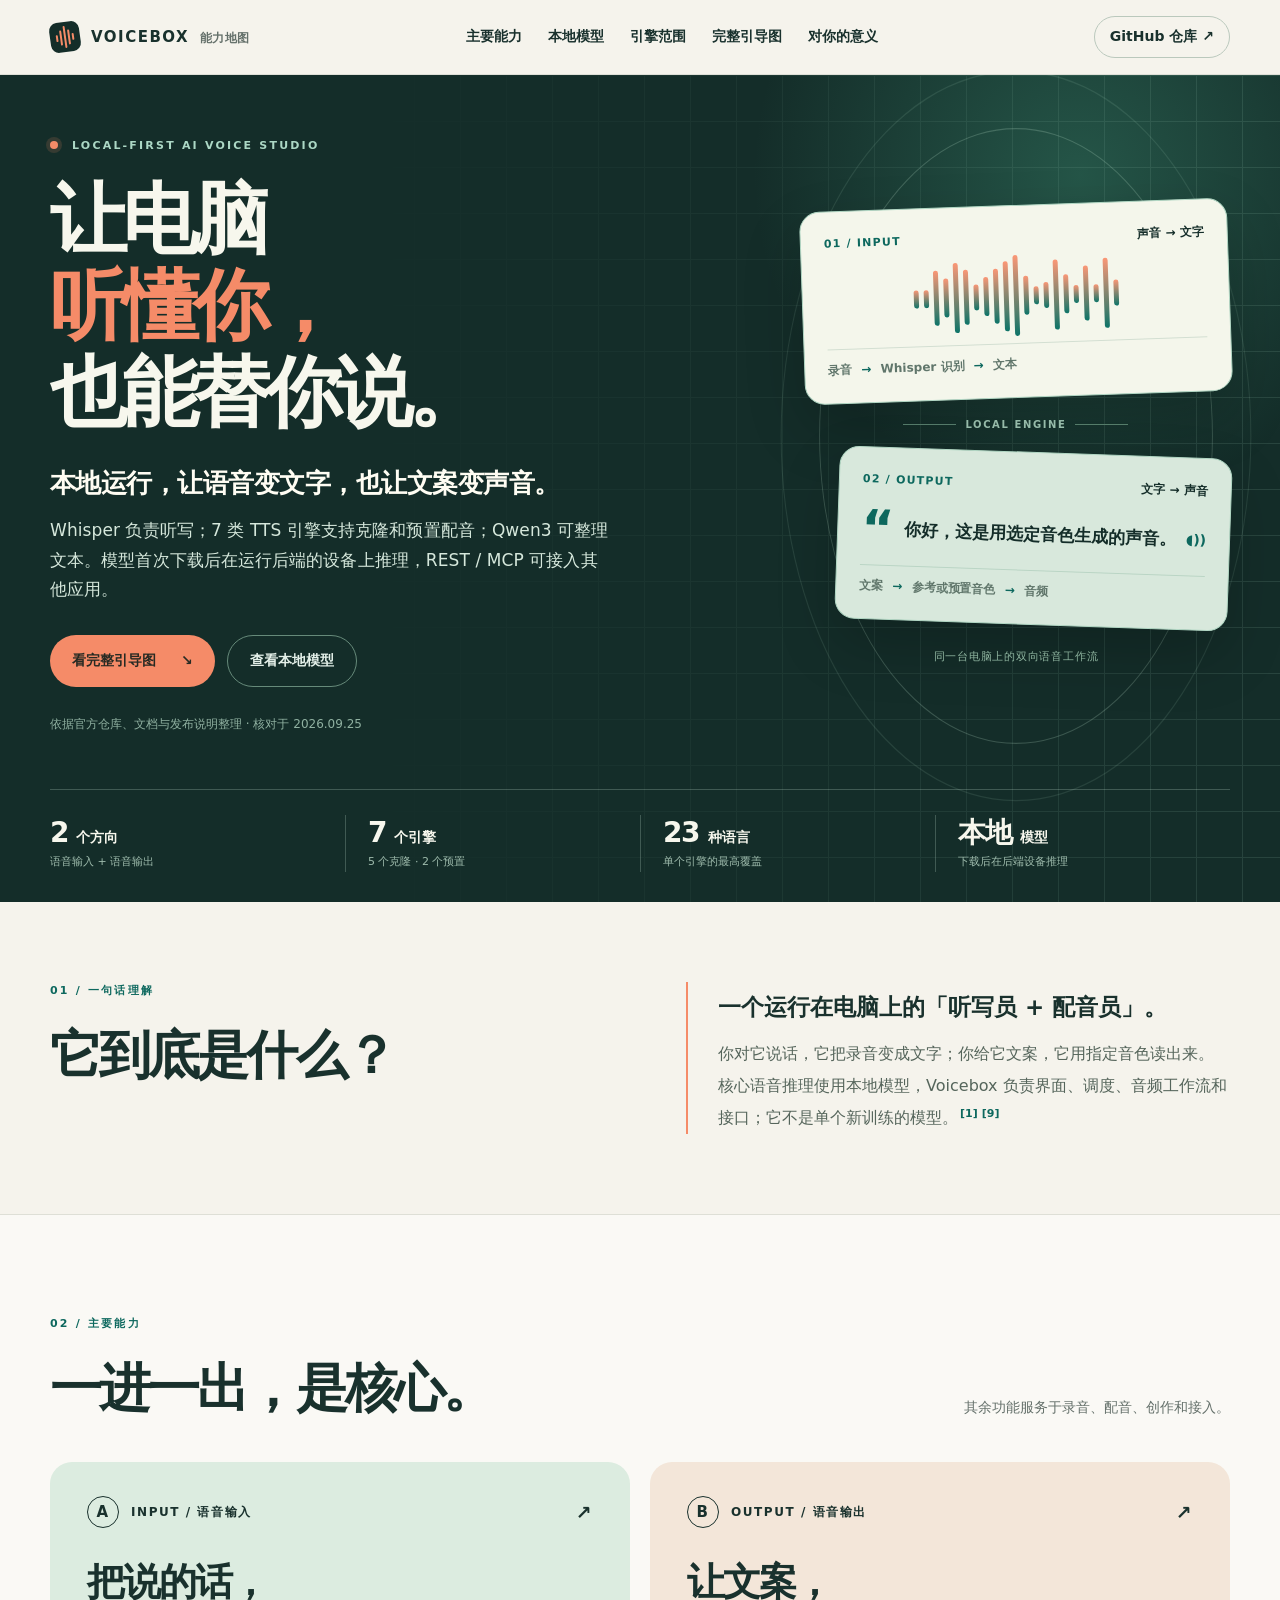
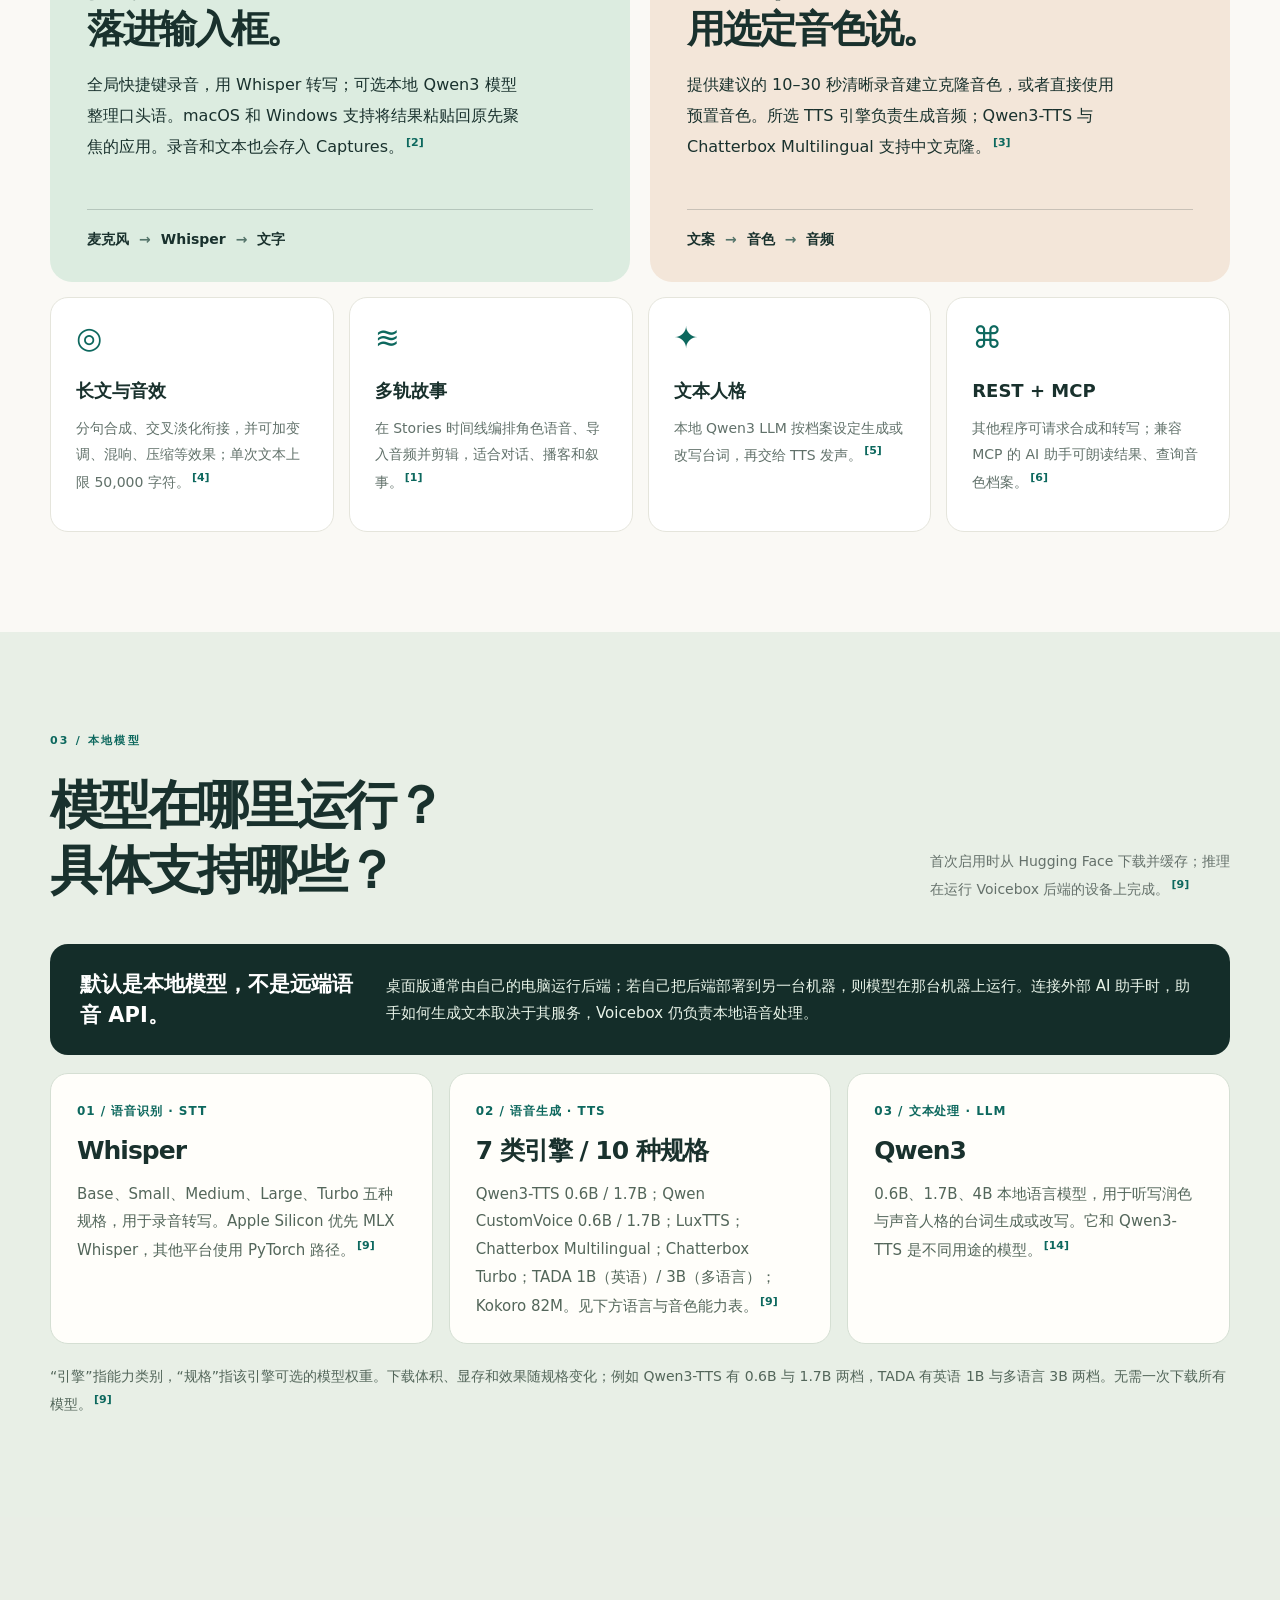
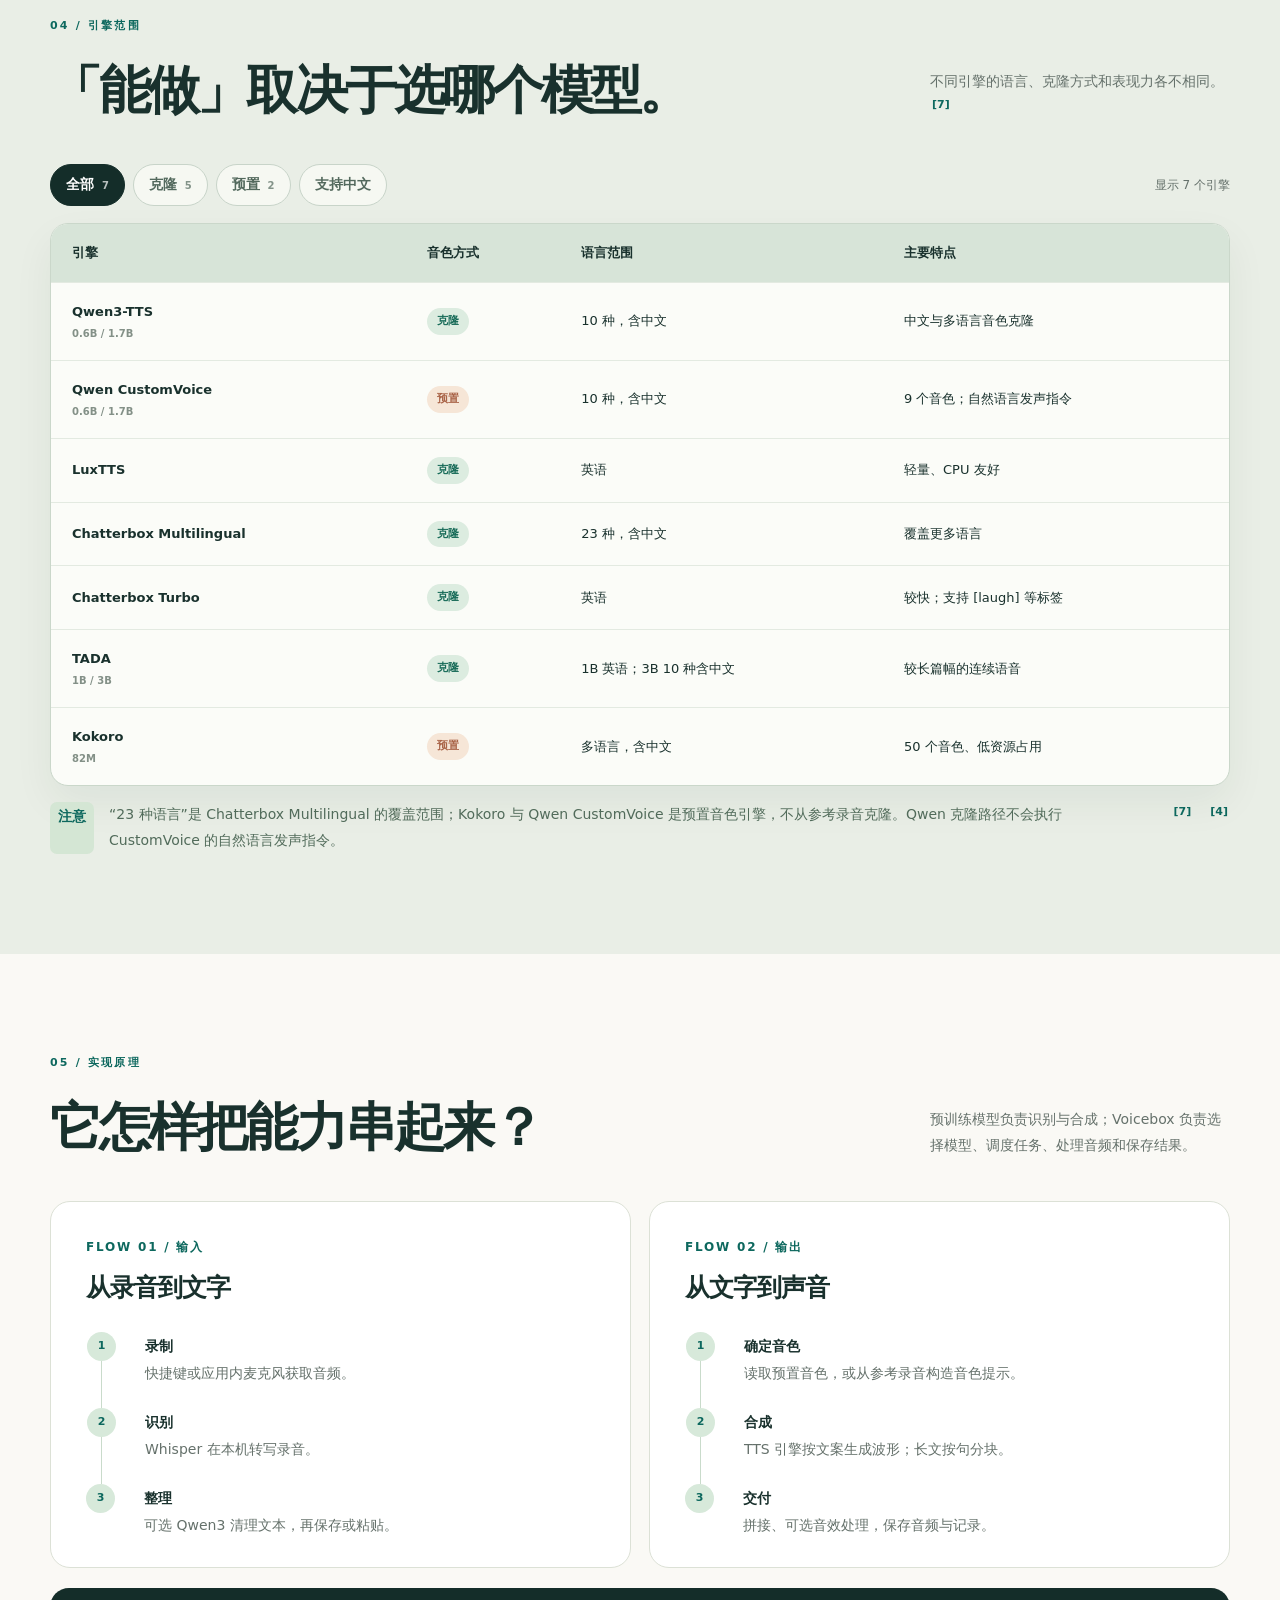
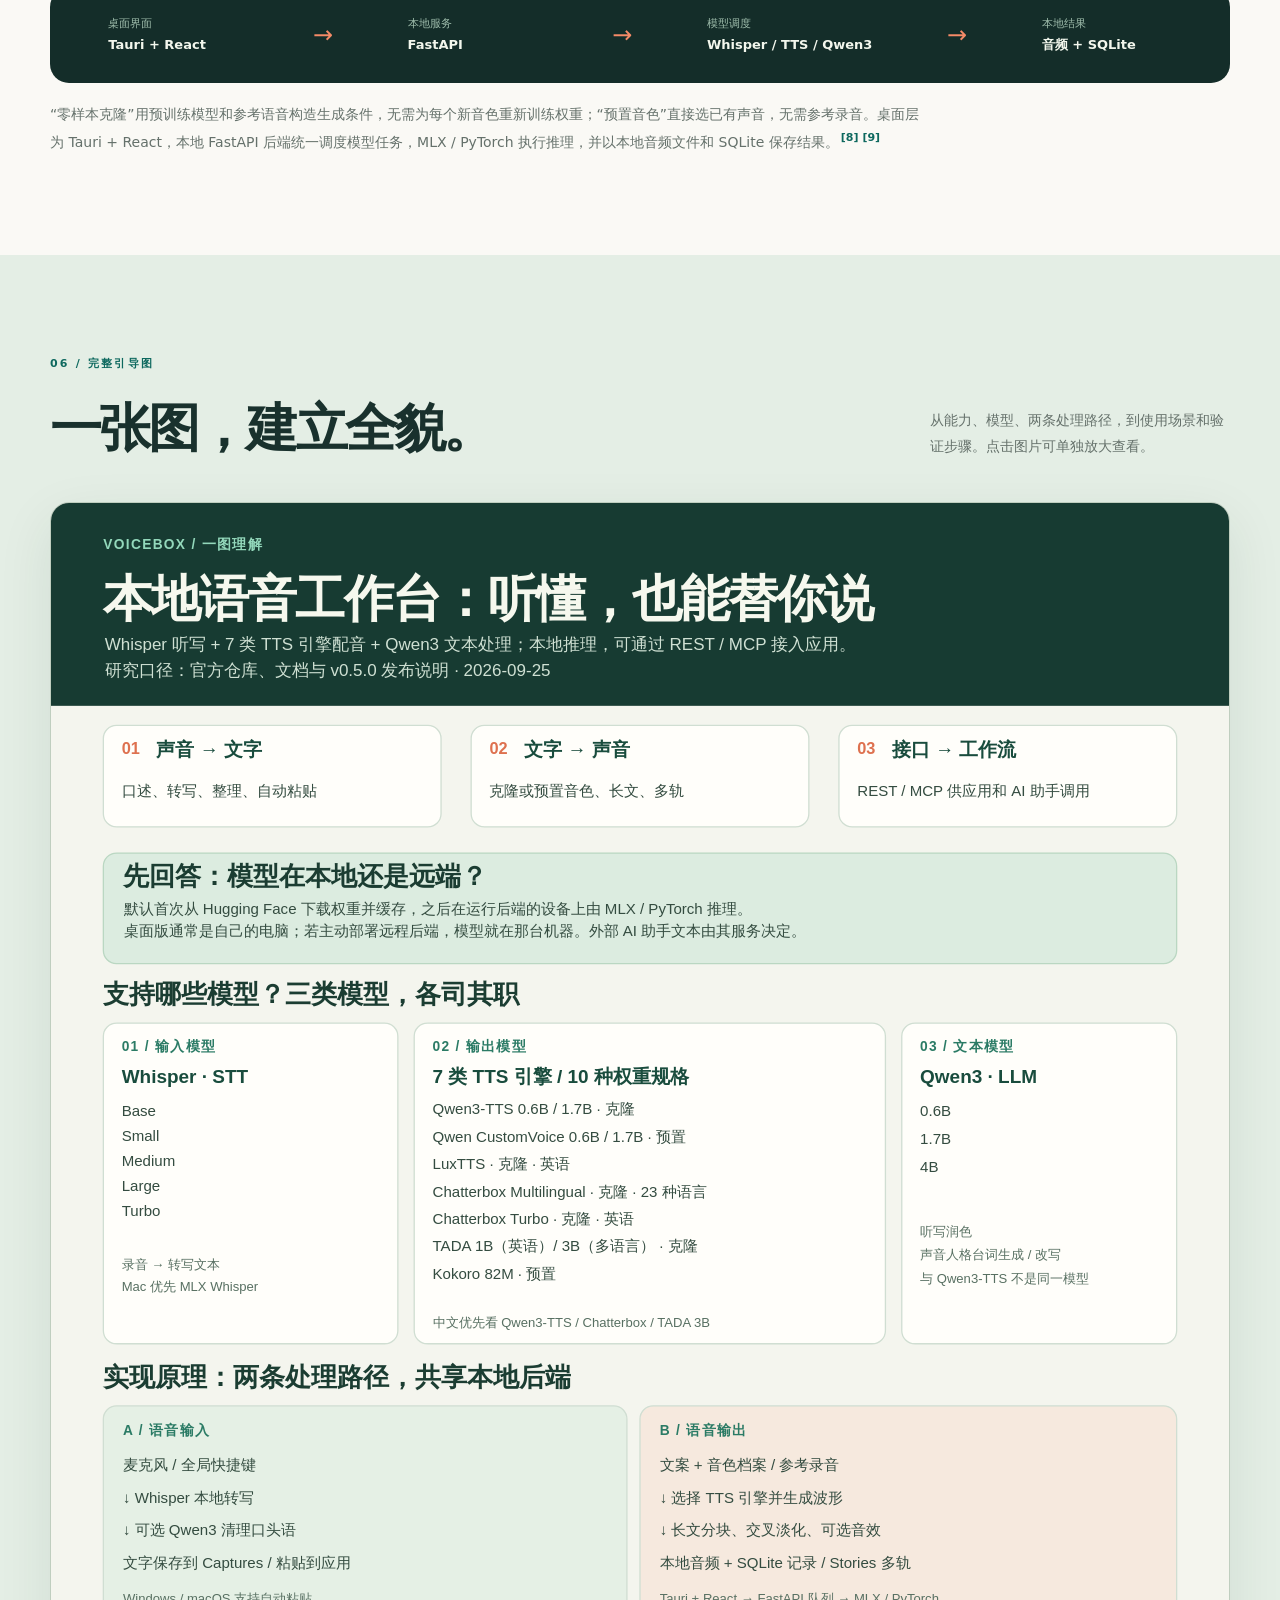
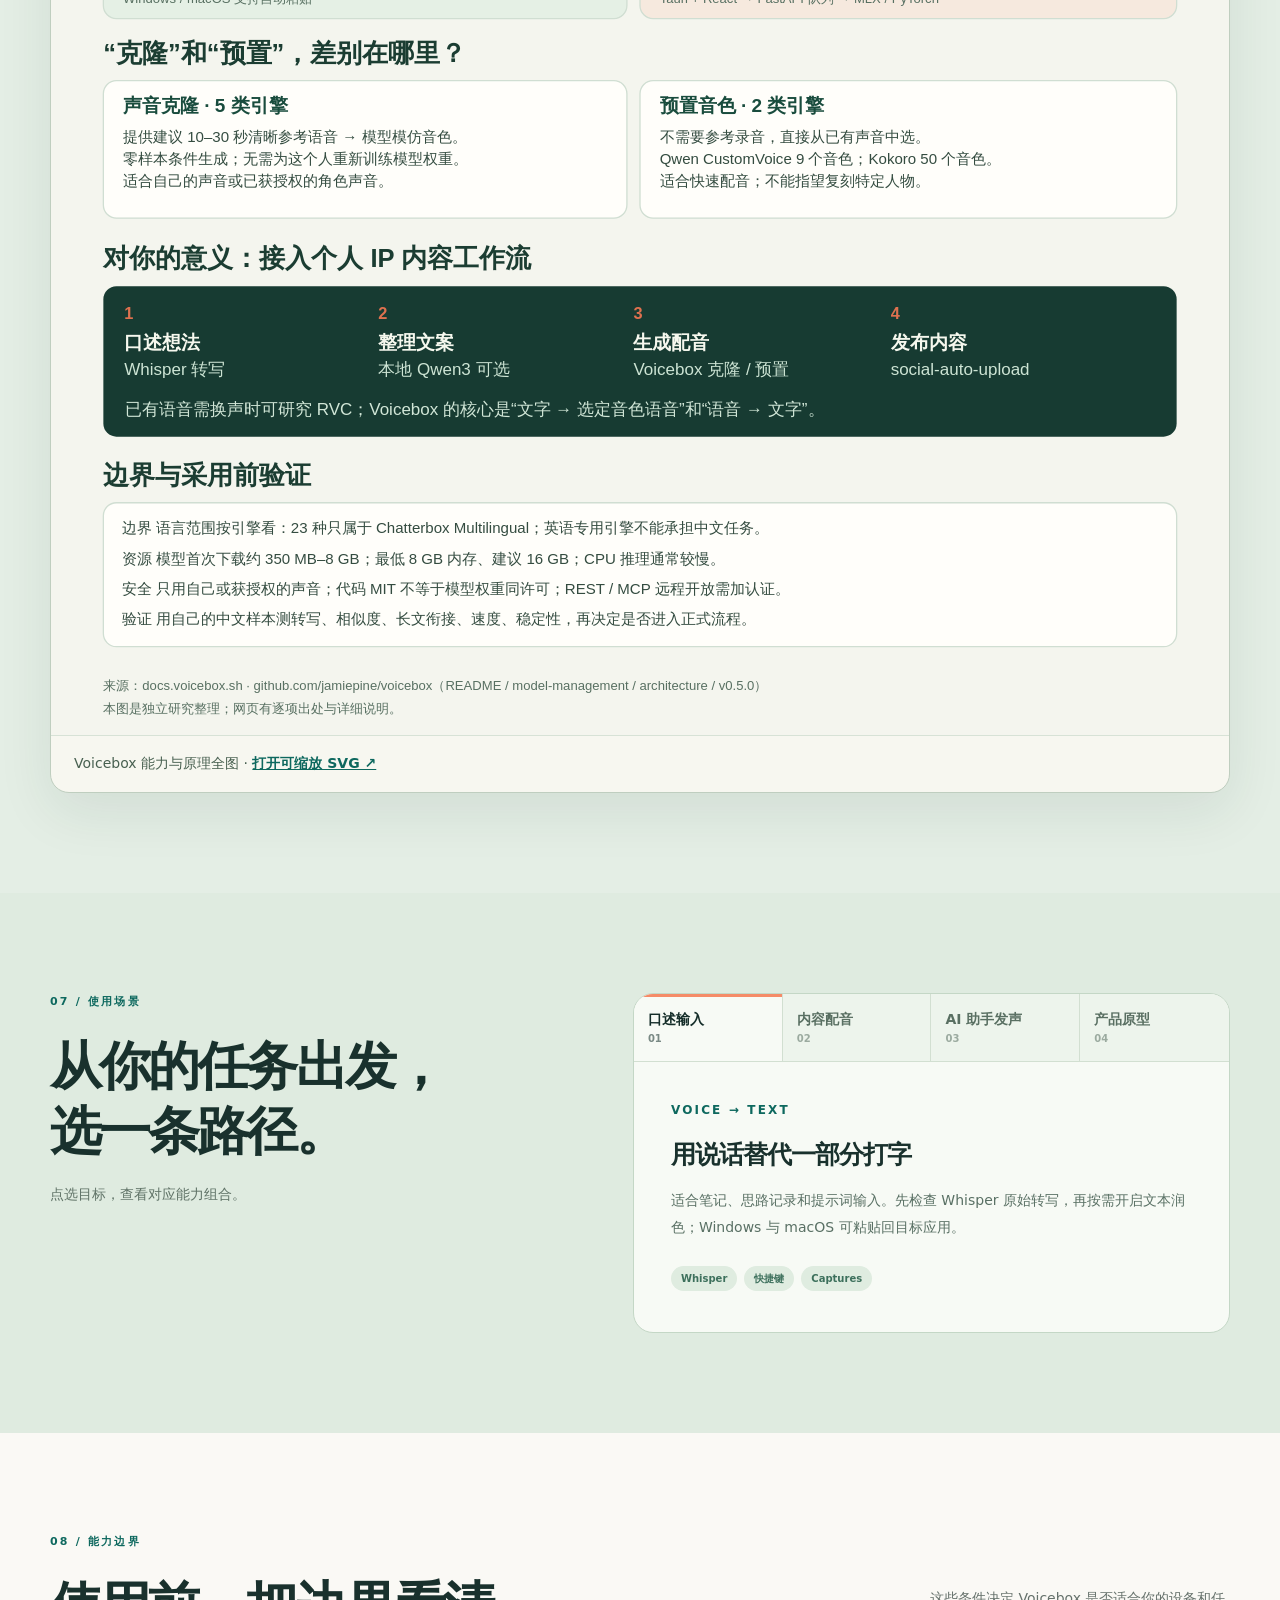
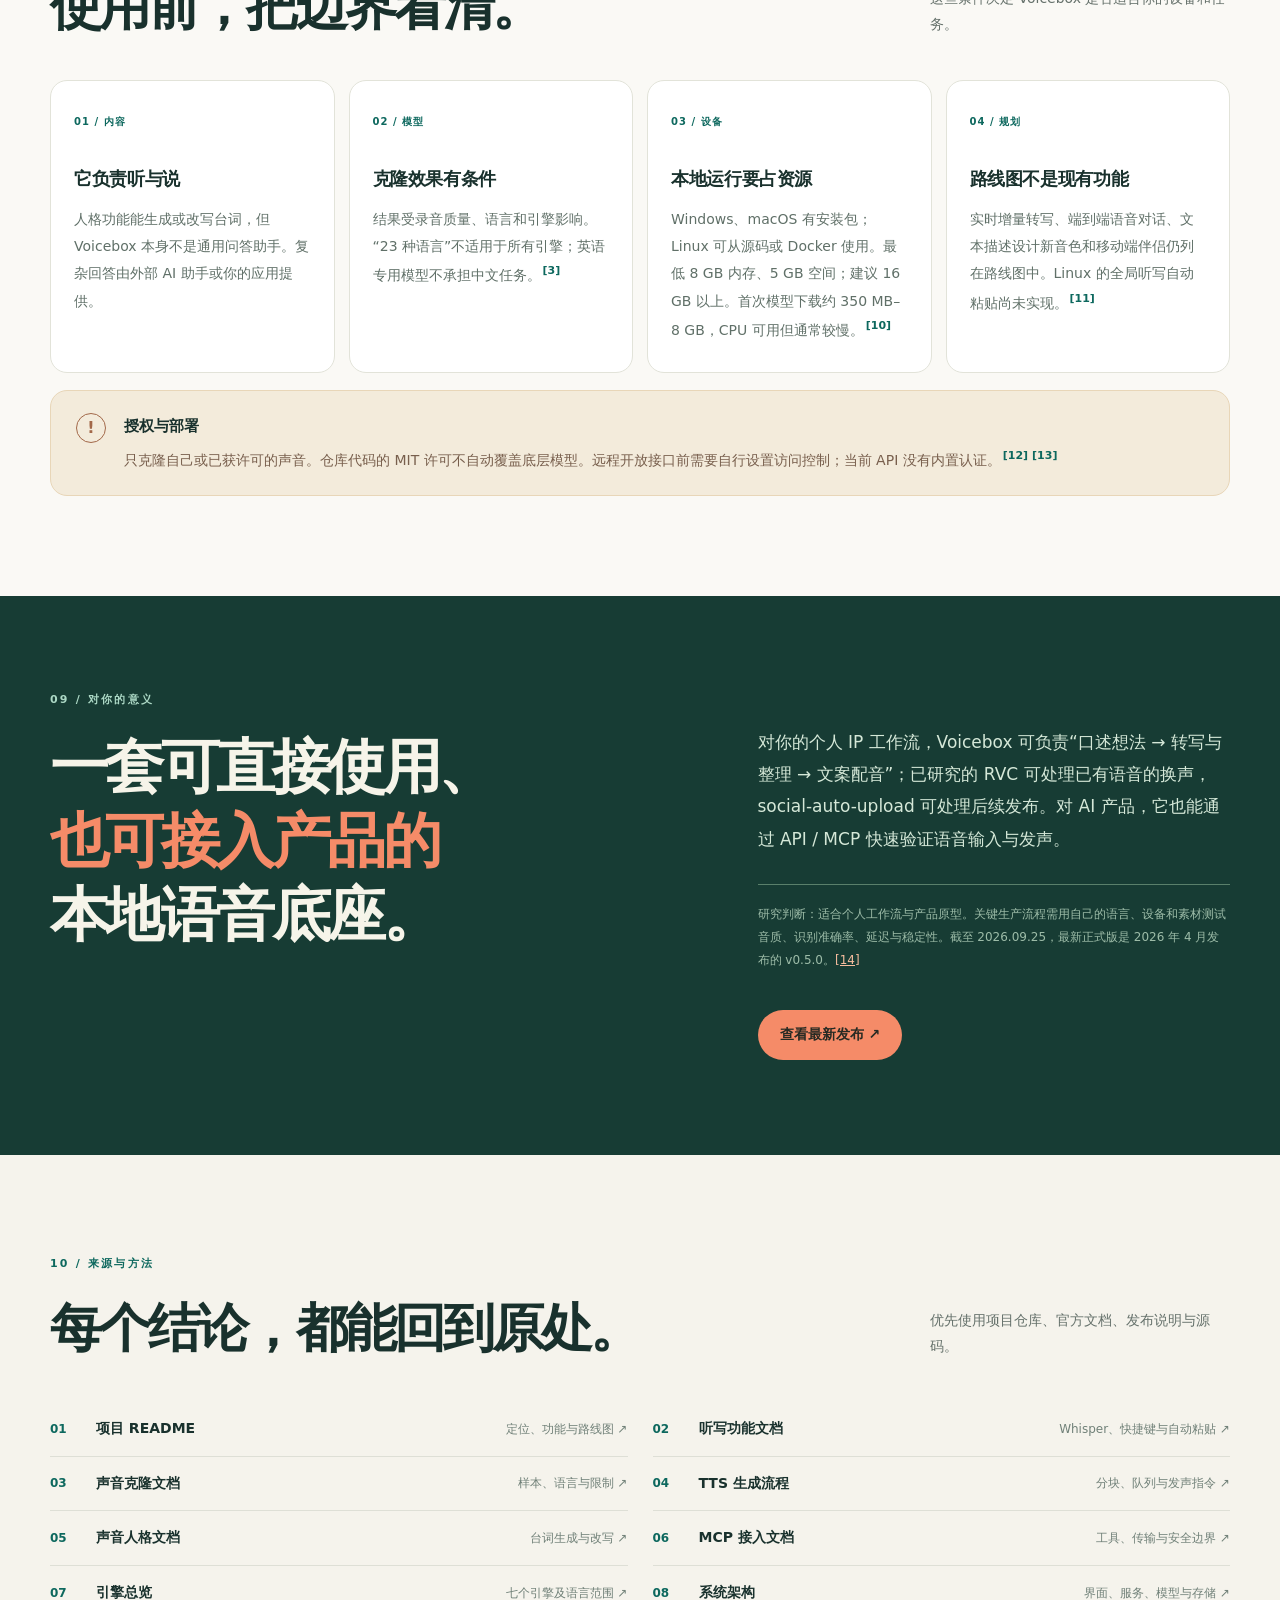
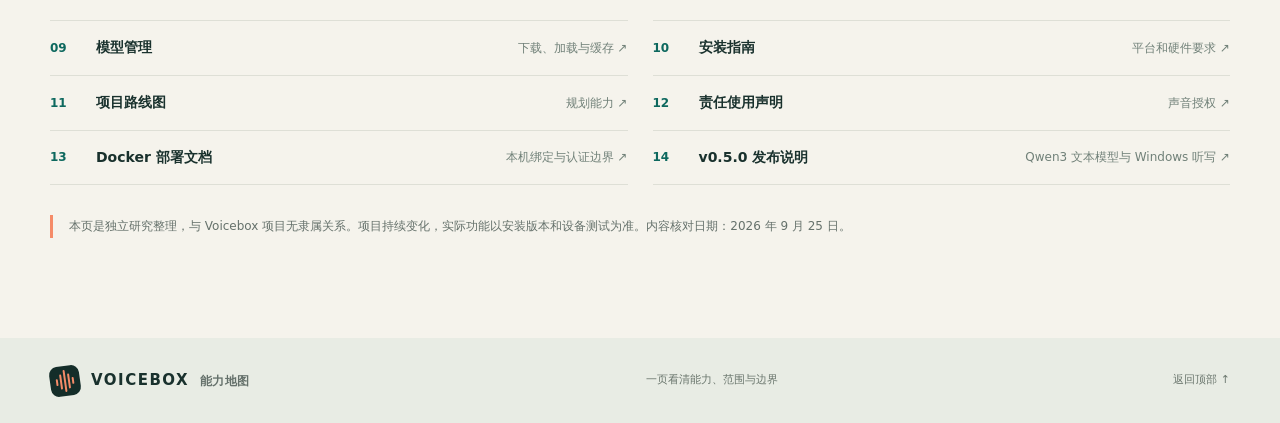
==== commit dff3718b: "docs: improve Voicebox summary and embed guide" ====
--- a/docs/projects/003-voicebox/index.html
+++ b/docs/projects/003-voicebox/index.html
@@ -28,7 +28,7 @@
         <div class="hero-copy">
           <p class="eyebrow light"><span class="status-dot"></span> LOCAL-FIRST AI VOICE STUDIO</p>
           <h1>让电脑<br><em>听懂你，</em><br>也能替你说。</h1>
-          <p class="hero-summary">Voicebox 是由本地模型驱动的双向语音工作台：Whisper 把说话变成文字，7 类 TTS 引擎用克隆或预置音色把文案变成声音，本地 Qwen3 还能整理文字。模型首次下载后在运行后端的电脑上推理，并可通过 REST / MCP 接入其他应用。</p>
+          <p class="hero-summary"><strong>本地运行，让语音变文字，也让文案变声音。</strong><span>Whisper 负责听写；7 类 TTS 引擎支持克隆和预置配音；Qwen3 可整理文本。模型首次下载后在运行后端的设备上推理，REST / MCP 可接入其他应用。</span></p>
           <div class="hero-actions"><a class="button primary" href="#guide">看完整引导图 <span>↘</span></a><a class="button quiet" href="#models">查看本地模型</a></div>
           <p class="hero-date">依据官方仓库、文档与发布说明整理 · 核对于 2026.09.25</p>
         </div>
--- a/docs/projects/003-voicebox/styles.css
+++ b/docs/projects/003-voicebox/styles.css
@@ -34,7 +34,7 @@
 h1,h2,h3,p{margin-top:0}
 .hero h1{font-size:clamp(58px,6.8vw,100px);line-height:1.13;letter-spacing:-.07em;margin:0 0 28px;font-weight:850}
 .hero h1 em,.takeaway h2 em{font-style:normal;color:var(--coral)}
-.hero-summary{max-width:530px;color:#c5d8cd;font-size:17px;line-height:1.9;margin-bottom:30px}
+.hero-summary{max-width:560px;margin-bottom:30px;font-family:"Noto Sans SC","Microsoft YaHei","PingFang SC",system-ui,sans-serif}.hero-summary strong,.hero-summary span{display:block}.hero-summary strong{color:#fffdf3;font-size:clamp(22px,2vw,27px);font-weight:750;line-height:1.48;letter-spacing:-.02em;margin-bottom:13px}.hero-summary span{color:#d6e8dc;font-size:17px;font-weight:450;line-height:1.75;letter-spacing:.005em}
 .hero-actions{display:flex;flex-wrap:wrap;gap:12px}
 .button{display:inline-flex;justify-content:center;align-items:center;gap:25px;text-decoration:none;border-radius:100px;padding:13px 22px;font-size:14px;font-weight:800;transition:transform .2s,background .2s}
 .button:hover{transform:translateY(-3px)}
@@ -79,7 +79,7 @@
 .sources{background:var(--paper)}.source-list{display:grid;grid-template-columns:1fr 1fr;gap:0 25px;list-style:none;padding:0;margin:0}.source-list li{border-bottom:1px solid var(--line);scroll-margin-top:90px}.source-list a{text-decoration:none;display:grid;grid-template-columns:35px 1fr auto;align-items:center;gap:11px;padding:15px 0}.source-list a:hover strong{text-decoration:underline}.source-list b{font-size:12px;color:var(--teal)}.source-list strong{font-size:13px}.source-list small{font-size:11px;color:#708078;text-align:right}.source-note{border-left:3px solid var(--coral);padding-left:16px;color:var(--muted);font-size:11px;line-height:1.9;margin:30px 0 0}
 .site-footer{background:#e8ece4;height:85px}.site-footer .container>span,.site-footer a:last-child{font-size:11px;color:#6a766d}.site-footer a:last-child{text-decoration:none}.site-footer a:last-child:hover{text-decoration:underline}
 @media(max-width:1050px){.site-header nav{gap:14px}.hero-grid{gap:4%}.feature-grid,.limit-grid{grid-template-columns:repeat(2,1fr)}.source-list small{display:none}.source-list a{grid-template-columns:30px 1fr}.cases-grid{gap:5%}}
-@media(max-width:760px){html{scroll-padding-top:70px}.container{width:min(100% - 36px,1180px)}.site-header{height:65px}.site-header nav{display:none}.header-cta{font-size:11px;padding:7px 11px}.brand{font-size:13px}.brand small{font-size:10px}.hero-grid{display:block;padding:65px 0 48px;min-height:0}.hero h1{font-size:clamp(55px,12vw,82px)}.hero-summary{font-size:15px}.hero-demo{margin:58px auto 0;max-width:470px}.stat-row{grid-template-columns:1fr 1fr;gap:19px;padding:25px 0}.stat-row>div:nth-child(3){padding-left:0;border-left:0}.stat-row strong{font-size:23px}.section{padding:72px 0}.section-heading{display:block;margin-bottom:30px}.section-heading>p{max-width:600px;margin-top:16px}.definition{padding:64px 0}.definition-grid,.ability-grid,.process-grid,.cases-grid,.takeaway-grid{grid-template-columns:1fr;gap:20px}.definition-grid>div:last-child{margin-top:9px}.ability-card{min-height:0}.feature-grid{grid-template-columns:1fr 1fr}.architecture{display:grid;grid-template-columns:1fr auto 1fr;gap:12px}.architecture i:nth-of-type(2){display:none}.architecture span:nth-of-type(3){grid-column:1}.architecture span:nth-of-type(4){grid-column:3}.cases-grid{gap:30px}.takeaway-grid>div:last-child{padding-top:0}.limit-grid{grid-template-columns:1fr 1fr}.limit-grid article{min-height:0}.source-list{grid-template-columns:1fr}}
+@media(max-width:760px){html{scroll-padding-top:70px}.container{width:min(100% - 36px,1180px)}.site-header{height:65px}.site-header nav{display:none}.header-cta{font-size:11px;padding:7px 11px}.brand{font-size:13px}.brand small{font-size:10px}.hero-grid{display:block;padding:65px 0 48px;min-height:0}.hero h1{font-size:clamp(55px,12vw,82px)}.hero-summary strong{font-size:22px}.hero-summary span{font-size:16px;line-height:1.8}.hero-demo{margin:58px auto 0;max-width:470px}.stat-row{grid-template-columns:1fr 1fr;gap:19px;padding:25px 0}.stat-row>div:nth-child(3){padding-left:0;border-left:0}.stat-row strong{font-size:23px}.section{padding:72px 0}.section-heading{display:block;margin-bottom:30px}.section-heading>p{max-width:600px;margin-top:16px}.definition{padding:64px 0}.definition-grid,.ability-grid,.process-grid,.cases-grid,.takeaway-grid{grid-template-columns:1fr;gap:20px}.definition-grid>div:last-child{margin-top:9px}.ability-card{min-height:0}.feature-grid{grid-template-columns:1fr 1fr}.architecture{display:grid;grid-template-columns:1fr auto 1fr;gap:12px}.architecture i:nth-of-type(2){display:none}.architecture span:nth-of-type(3){grid-column:1}.architecture span:nth-of-type(4){grid-column:3}.cases-grid{gap:30px}.takeaway-grid>div:last-child{padding-top:0}.limit-grid{grid-template-columns:1fr 1fr}.limit-grid article{min-height:0}.source-list{grid-template-columns:1fr}}
 @media(max-width:480px){.hero-grid{padding-top:50px}.hero h1{font-size:54px}.hero-actions{align-items:stretch}.hero-actions .button{width:100%}.demo-card{padding:17px}.demo-card.output{margin-left:15px}.sample-quote{font-size:13px}.stat-row strong{font-size:20px}.section h2,.cases h2{font-size:37px}.definition .lead{font-size:20px}.ability-card{padding:27px}.ability-card h3{font-size:35px}.feature-grid,.limit-grid{grid-template-columns:1fr}.feature-grid article{min-height:0}.filters{display:block}.filters p{margin-top:10px}.case-tabs{grid-template-columns:1fr 1fr}.case-tabs button:nth-child(2){border-right:0}.case-tabs button:nth-child(-n+2){border-bottom:1px solid #d2dfd1}.case-panel{padding:26px;min-height:300px}.architecture{display:flex;flex-direction:column;align-items:stretch}.architecture i{transform:rotate(90deg);align-self:center;font-size:18px}.architecture i:nth-of-type(2){display:block}.safety{padding:18px}.site-footer{height:auto;padding:25px 0}.site-footer .container{flex-wrap:wrap}.site-footer .container>span{display:none}}
 @media(prefers-reduced-motion:reduce){html{scroll-behavior:auto}*,*:before,*:after{animation-duration:.01ms!important;transition-duration:.01ms!important}}
 
